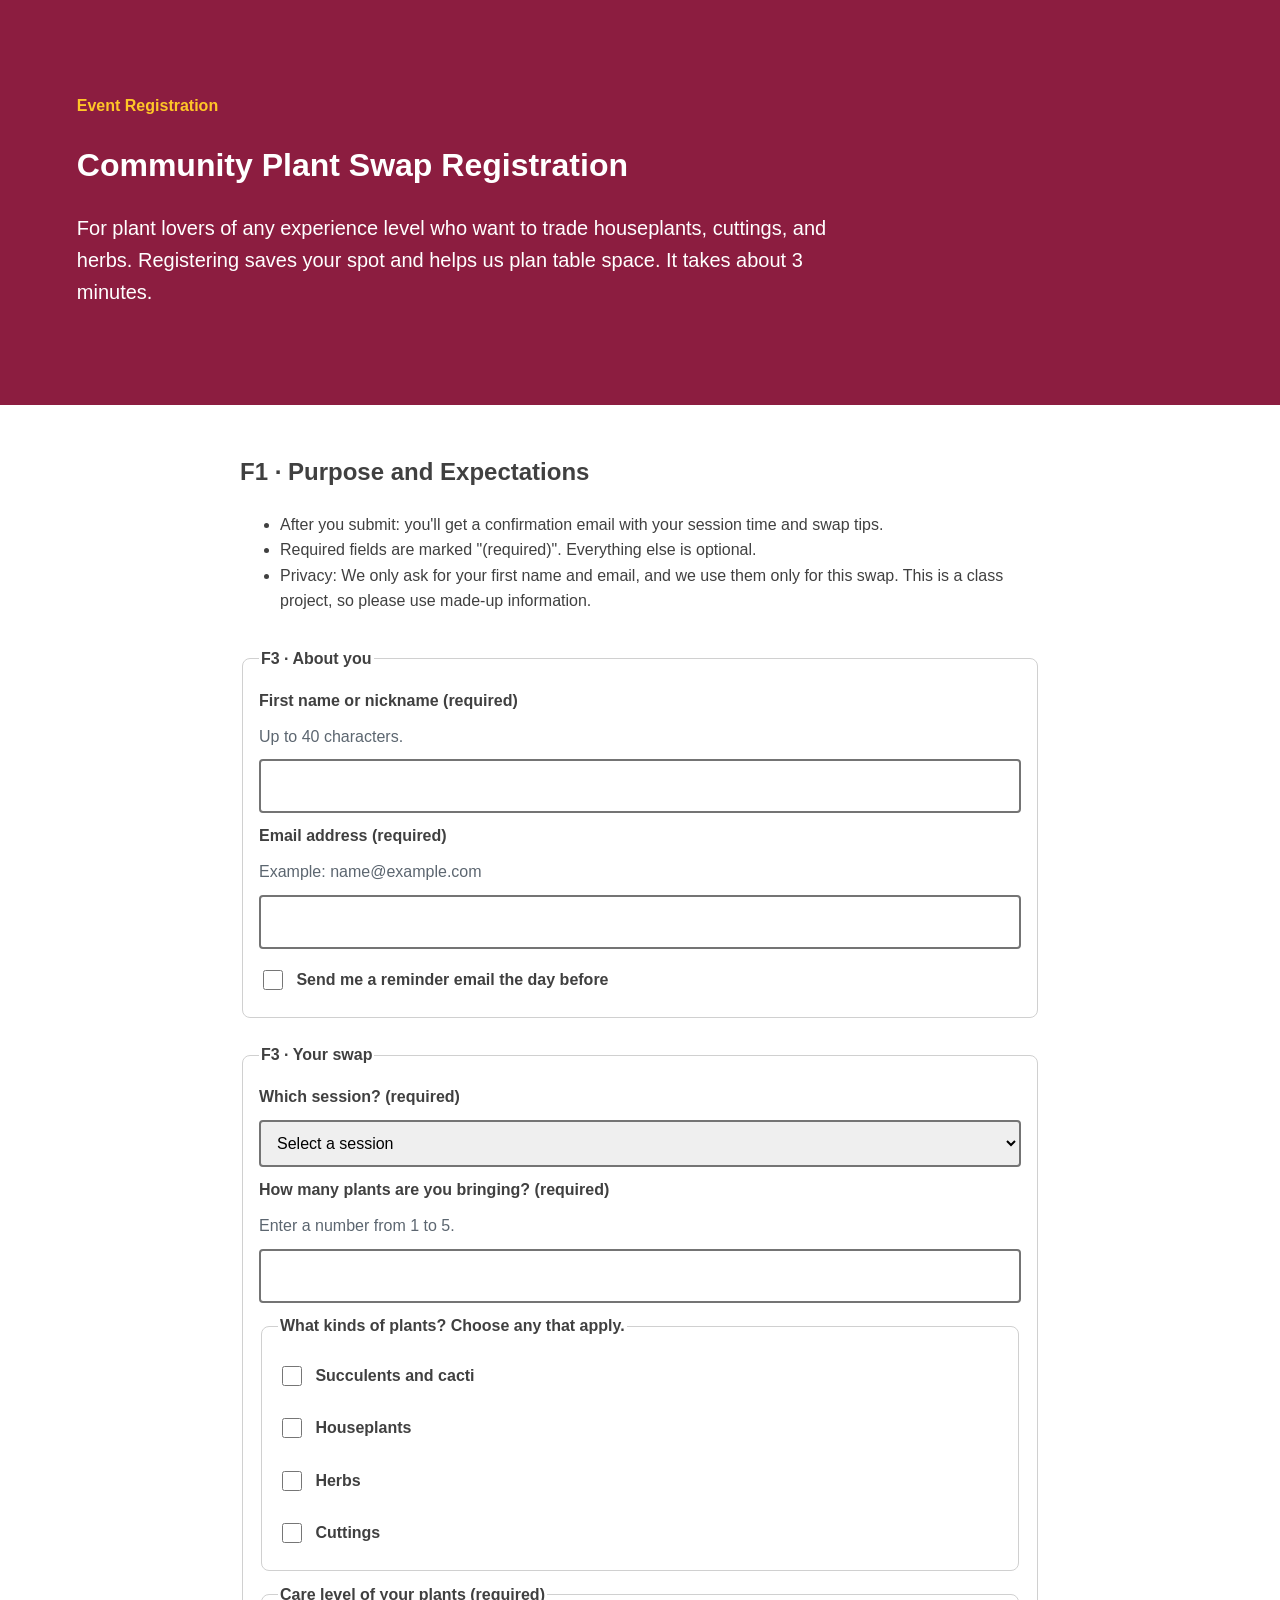
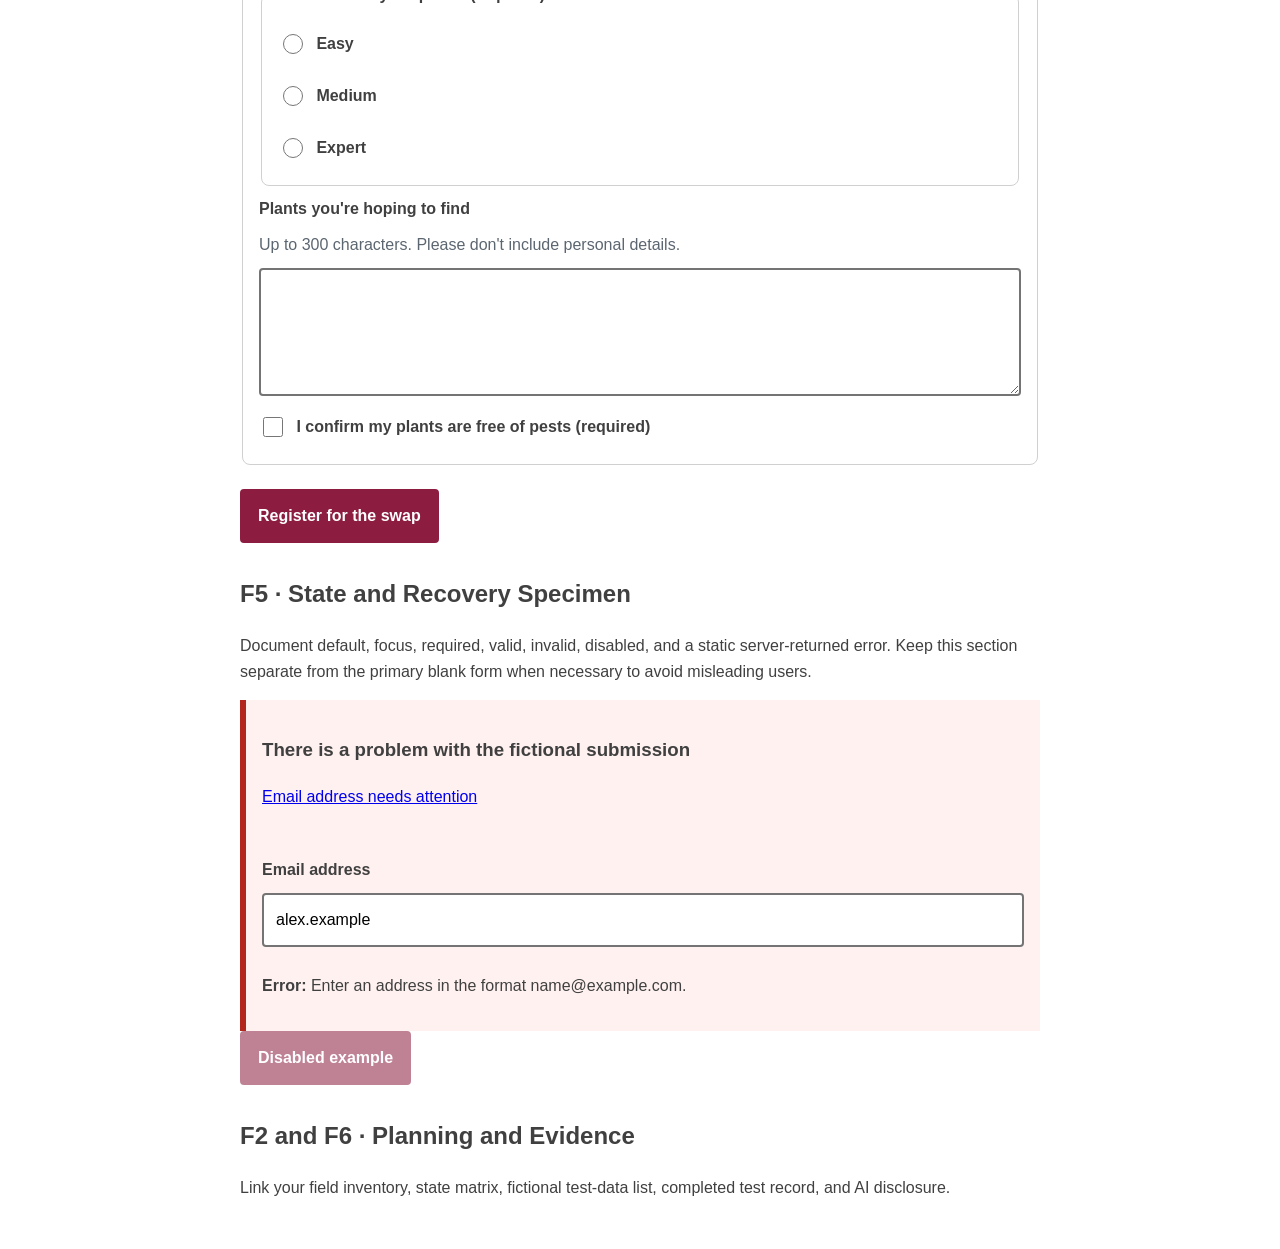
==== index.html @ a645e8e8 "Build F3 Your swap fieldset and remove starter placeholders" ====
<!doctype html>
<html lang="en">

<head>
    <meta charset="utf-8">
    <meta name="viewport" content="width=device-width,initial-scale=1">
    <title>Inclusive Form Flow</title>
    <link rel="stylesheet" href="styles.css">
</head>

<body>
    <header class="page-header">
        <p class="eyebrow">Event Registration</p>
        <h1>Community Plant Swap Registration</h1>
        <p class="lede">For plant lovers of any experience level who want to trade houseplants, cuttings, and herbs.
            Registering saves your spot and helps us plan table space. It takes about 3 minutes.</p>
    </header>
    <main>
        <section id="expectations">
            <h2>F1 · Purpose and Expectations</h2>
            <ul>
                <li>After you submit: you'll get a confirmation email with your session time and swap tips.</li>
                <li>Required fields are marked "(required)". Everything else is optional.</li>
                <li>Privacy: We only ask for your first name and email, and we use them only for this swap. This is a
                    class project, so please use made-up information.</li>
            </ul>
        </section>
        <form action="" method="get">
            <fieldset>
                <legend>F3 · About you</legend>
                <div class="field">
                    <label for="nickname">First name or nickname (required)</label>
                    <p class="help" id="nickname-help">Up to 40 characters.</p>
                    <input id="nickname" name="nickname" type="text" autocomplete="given-name" maxlength="40" required
                        aria-describedby="nickname-help">
                </div>
                <div class="field">
                    <label for="email">Email address (required)</label>
                    <p class="help" id="email-help">Example: name@example.com</p>
                    <input id="email" name="email" type="email" autocomplete="email" required
                        aria-describedby="email-help">
                </div>

                <label class="choice">
                    <input type="checkbox" name="reminder" value="yes"> Send me a reminder email the day before
                </label>
            </fieldset>


            <fieldset>
                <legend>F3 · Your swap</legend>

                <div class="field">
                    <label for="session">Which session? (required)</label>
                    <select id="session" name="session" required>
                        <option value="">Select a session</option>
                        <option value="sat-am">Saturday morning</option>
                        <option value="sat-pm">Saturday afternoon</option>
                        <option value="sun-am">Sunday morning</option>
                    </select>
                </div>

                <div class="field">
                    <label for="plant-count">How many plants are you bringing? (required)</label>
                    <p class="help" id="plant-count-help">Enter a number from 1 to 5.</p>
                    <input id="plant-count" name="plant_count" type="number" inputmode="numeric" min="1" max="5"
                        required aria-describedby="plant-count-help">
                </div>

                <fieldset>
                    <legend>What kinds of plants? Choose any that apply.</legend>
                    <label class="choice"><input type="checkbox" name="plant_types" value="succulents"> Succulents and
                        cacti</label>
                    <label class="choice"><input type="checkbox" name="plant_types" value="houseplants">
                        Houseplants</label>
                    <label class="choice"><input type="checkbox" name="plant_types" value="herbs"> Herbs</label>
                    <label class="choice"><input type="checkbox" name="plant_types" value="cuttings"> Cuttings</label>
                </fieldset>

                <fieldset>
                    <legend>Care level of your plants (required)</legend>
                    <label class="choice"><input type="radio" name="care_level" value="easy" required> Easy</label>
                    <label class="choice"><input type="radio" name="care_level" value="medium"> Medium</label>
                    <label class="choice"><input type="radio" name="care_level" value="expert"> Expert</label>
                </fieldset>

                <div class="field">
                    <label for="wishlist">Plants you're hoping to find</label>
                    <p class="help" id="wishlist-help">Up to 300 characters. Please don't include personal details.</p>
                    <textarea id="wishlist" name="wishlist" maxlength="300" aria-describedby="wishlist-help"></textarea>
                </div>

                <label class="choice">
                    <input type="checkbox" name="pest_free" value="confirmed" required> I confirm my plants are free of
                    pests (required)
                </label>
            </fieldset>
            <button type="submit">Register for the swap</button>
        </form>
        <section id="states">
            <h2>F5 · State and Recovery Specimen</h2>
            <p>Document default, focus, required, valid, invalid, disabled, and a static server-returned error. Keep
                this section separate from the primary blank form when necessary to avoid misleading users.</p>
            <div class="error-summary">
                <h3>There is a problem with the fictional submission</h3>
                <p><a href="#error-example">Email address needs attention</a></p>
            </div>
            <div class="field field-error">
                <label for="error-example">Email address</label>
                <input id="error-example" type="email" value="alex.example" aria-invalid="true"
                    aria-describedby="error-message">
                <p id="error-message"><strong>Error:</strong> Enter an address in the format name@example.com.</p>
            </div>
            <button type="button" disabled>Disabled example</button>
        </section>
        <section id="documentation">
            <h2>F2 and F6 · Planning and Evidence</h2>
            <p>Link your field inventory, state matrix, fictional test-data list, completed test record, and AI
                disclosure.</p>
        </section>
    </main>
</body>

</html>
---- styles.css ----
:root{
    --color-text:#404040;
    --color-surface:#fff;
    --color-action:#8c1d40;
    --color-accent:#ffc627;
    --color-border:#747474;
    --color-error:#b3261e;
    --color-muted:#5c6670;
    --space-3:1rem;
    --radius:.5rem;
    --measure:68ch;
}
*,*::before,*::after{
    box-sizing:border-box;
}
body{
    margin:0;
    color:var(--color-text);
    background:var(--color-surface);
    font-family:Arial,sans-serif;
    line-height:1.6;
}
.page-header{
    padding:clamp(2rem,6vw,5rem);
    background:var(--color-action);
    color:#fff;
}
.eyebrow{
    color:var(--color-accent);
    font-weight:700;
}
.lede{
    max-width:var(--measure);
    font-size:1.25rem;
}
main{
    max-width:52rem;
    margin:auto;
    padding:var(--space-3);
}
section,form{
    margin-block:2rem;
}
form,fieldset,.field{
    display:grid;
    gap:.65rem;
}
form{
    gap:1.5rem;
}
fieldset{
    padding:1rem;
    border:1px solid #d0d0d0;
    border-radius:var(--radius);
}
legend,label{
    font-weight:700;
}
.help{
    margin:0;
    color:var(--color-muted);
}
input,select,textarea,button{
    font:inherit;
}
input:not([type="radio"]):not([type="checkbox"]),select,textarea{
    width:100%;
    padding:.75rem;
    border:2px solid var(--color-border);
    border-radius:.25rem;
}
textarea{
    min-height:8rem;
    resize:vertical;
}
.choice{
    display:flex;
    gap:.65rem;
    align-items:flex-start;
    padding:.5rem 0;
}
.choice input{
    inline-size:1.25rem;
    block-size:1.25rem;
}
button{
    justify-self:start;
    min-height:44px;
    padding:.75rem 1rem;
    background:var(--color-action);
    color:#fff;
    border:2px solid var(--color-action);
    border-radius:.25rem;
    font-weight:700;
}
:focus-visible{
    outline:.2rem solid var(--color-accent);
    outline-offset:.2rem;
}
.error-summary,.field-error{
    padding:1rem;
    border-left:.4rem solid var(--color-error);
    background:#fff1f0;
}
.field-error input{
    border-color:var(--color-error);
}
button:disabled{
    opacity:.55;
    cursor:not-allowed;
}
@media (min-width:48rem){
    .paired-fields{
        display:grid;
        grid-template-columns:1fr 1fr;
        gap:1rem;
    }
}
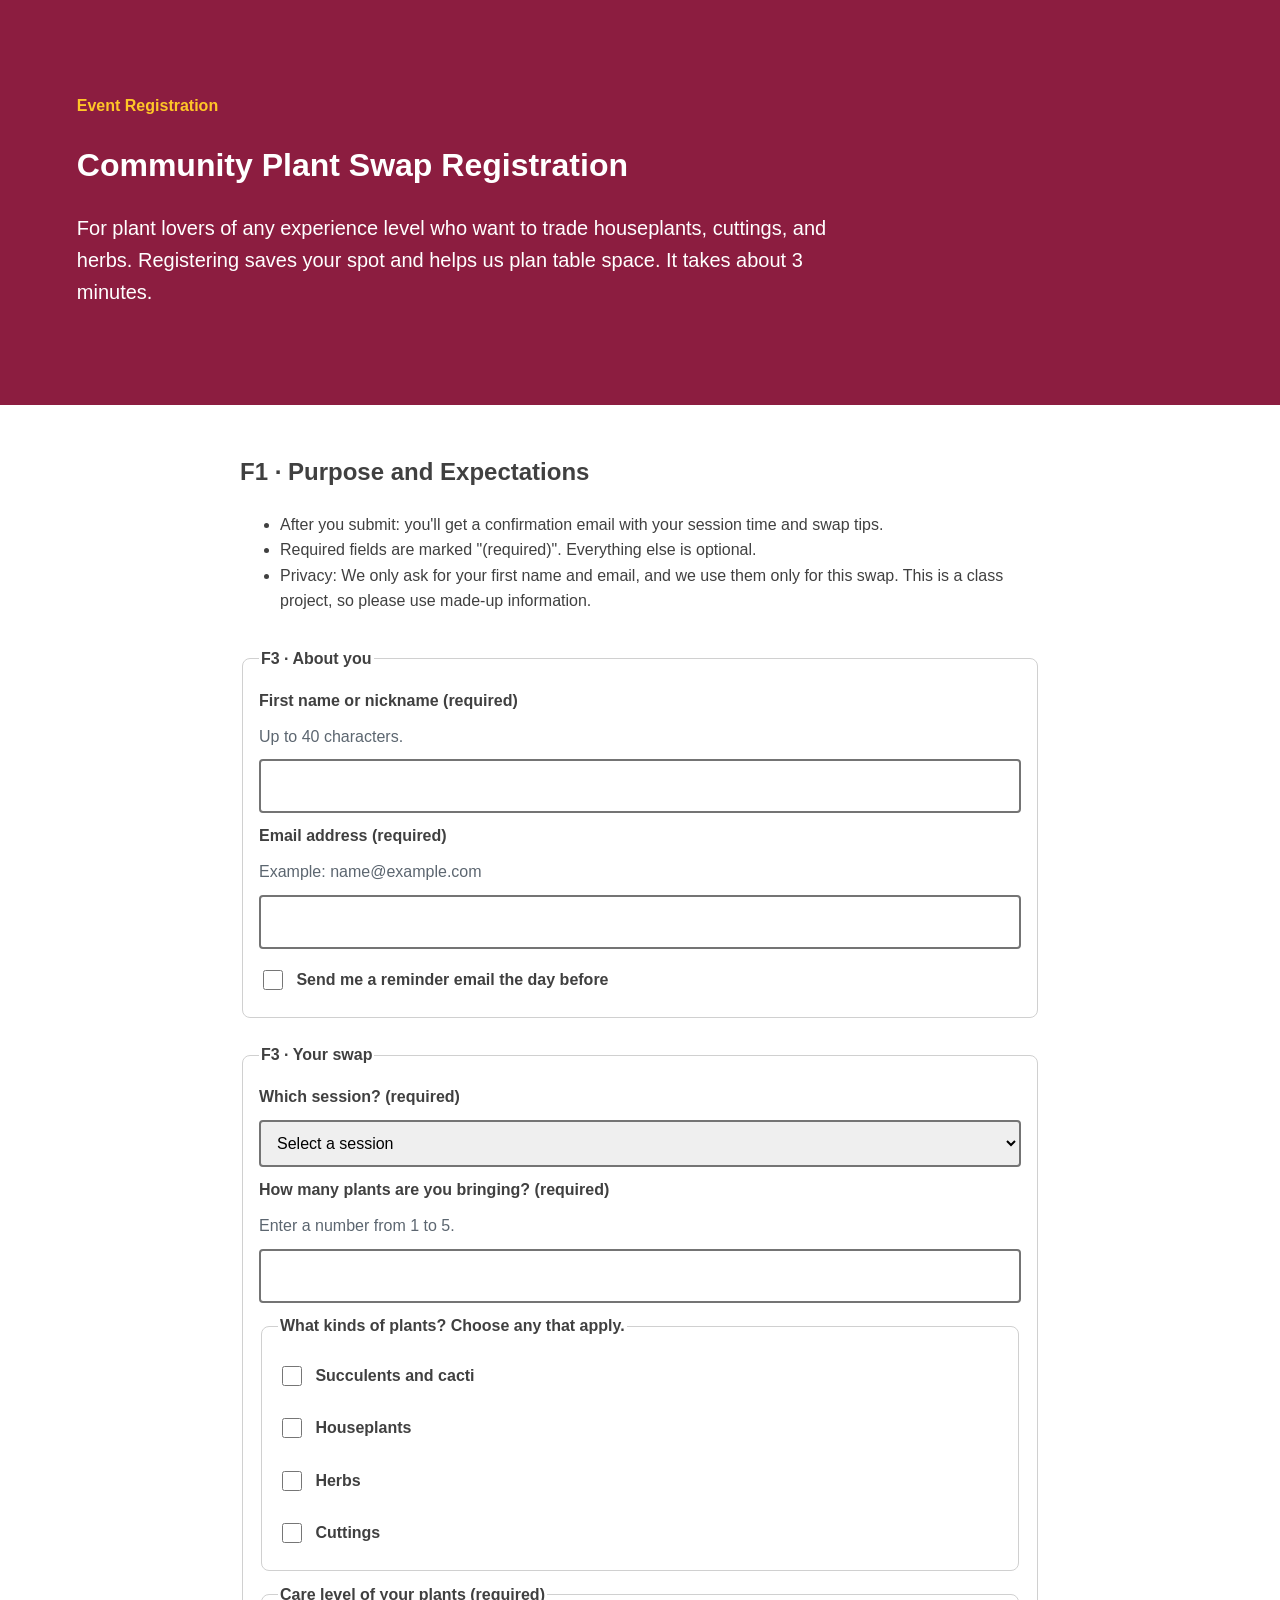
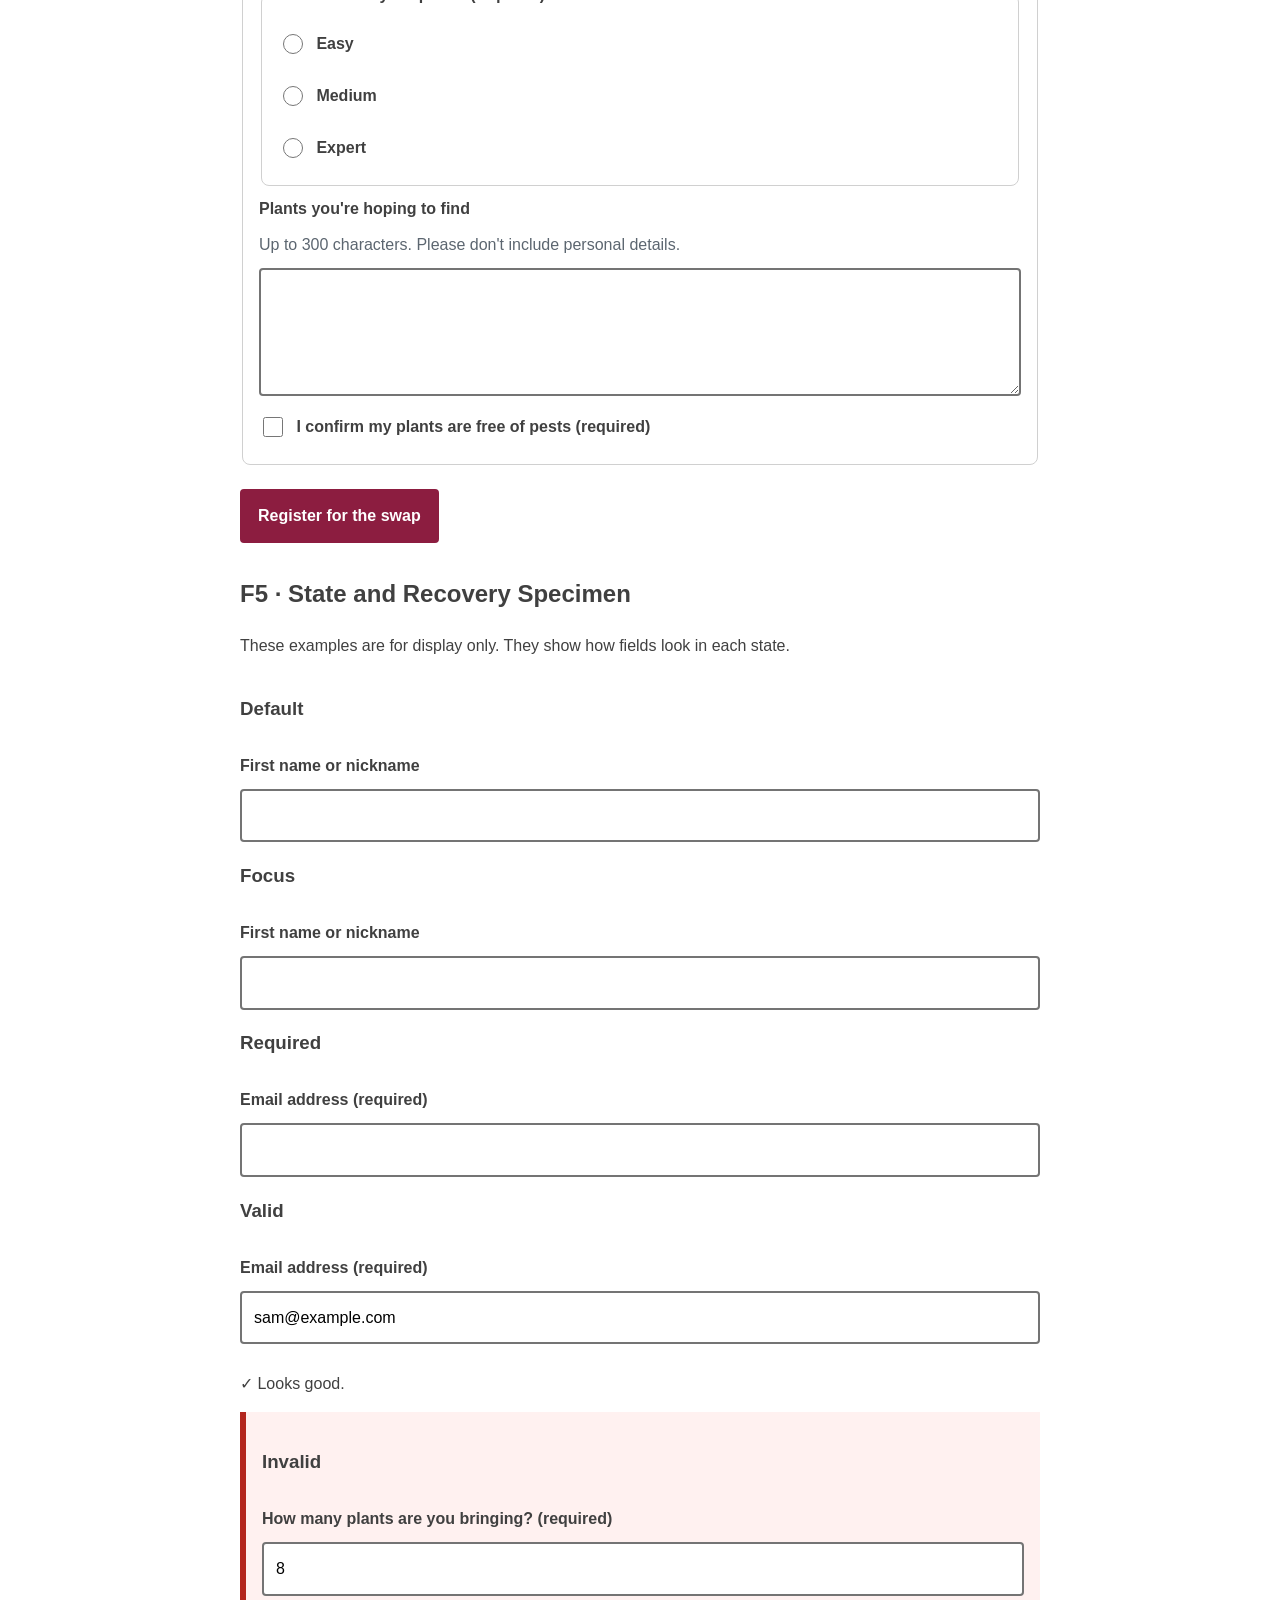
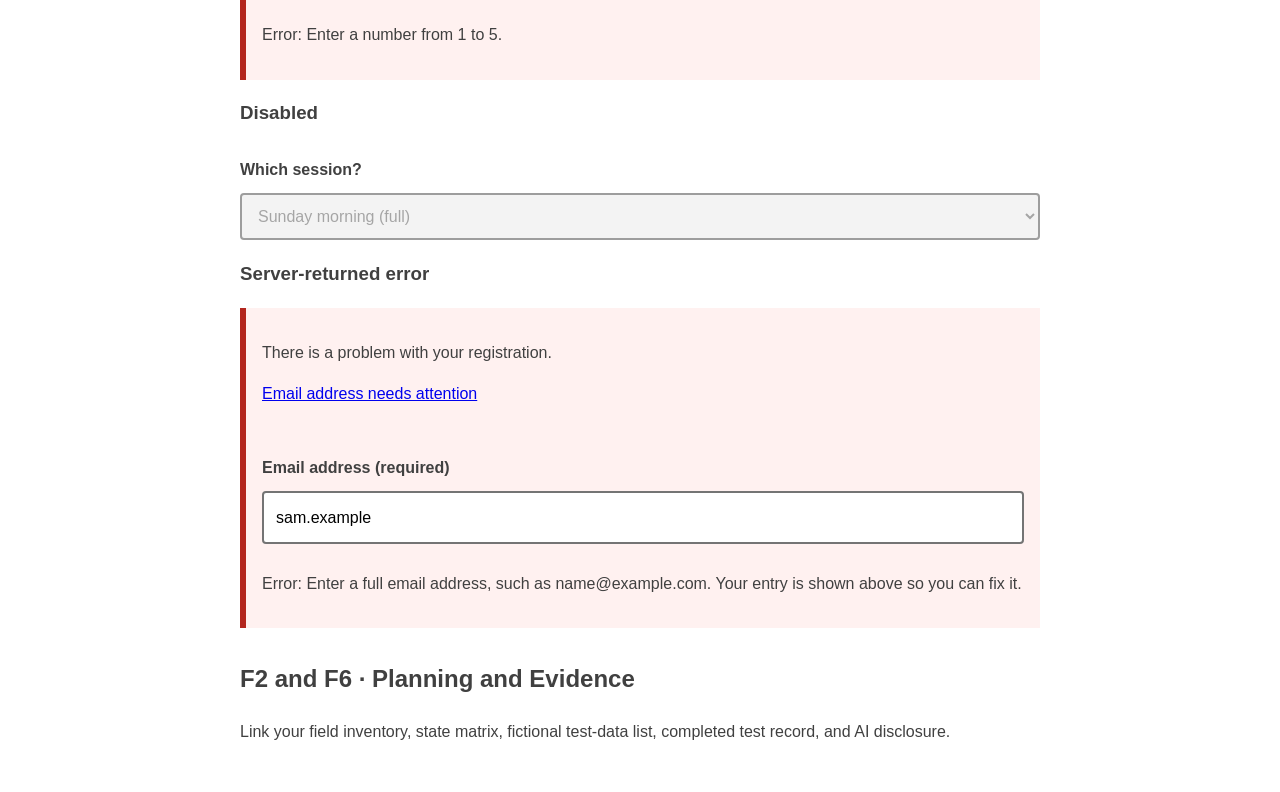
==== commit d18ae848: "commit F5" ====
--- a/index.html
+++ b/index.html
@@ -99,19 +99,61 @@
         </form>
         <section id="states">
             <h2>F5 · State and Recovery Specimen</h2>
-            <p>Document default, focus, required, valid, invalid, disabled, and a static server-returned error. Keep
-                this section separate from the primary blank form when necessary to avoid misleading users.</p>
+            <p>These examples are for display only. They show how fields look in each state.</p>
+
+            <div class="field">
+                <h3>Default</h3>
+                <label for="spec-default">First name or nickname</label>
+                <input id="spec-default" type="text">
+            </div>
+
+            <div class="field">
+                <h3>Focus</h3>
+                <label for="spec-focus">First name or nickname</label>
+                <input id="spec-focus" class="is-focus" type="text">
+            </div>
+
+            <div class="field">
+                <h3>Required</h3>
+                <label for="spec-required">Email address (required)</label>
+                <input id="spec-required" type="email" required>
+            </div>
+
+            <div class="field field-valid">
+                <h3>Valid</h3>
+                <label for="spec-valid">Email address (required)</label>
+                <input id="spec-valid" type="email" value="sam@example.com" aria-describedby="spec-valid-msg">
+                <p id="spec-valid-msg">✓ Looks good.</p>
+            </div>
+
+            <div class="field field-error">
+                <h3>Invalid</h3>
+                <label for="spec-invalid">How many plants are you bringing? (required)</label>
+                <input id="spec-invalid" type="number" value="8" aria-invalid="true"
+                    aria-describedby="spec-invalid-msg">
+                <p id="spec-invalid-msg">Error: Enter a number from 1 to 5.</p>
+            </div>
+
+            <div class="field">
+                <h3>Disabled</h3>
+                <label for="spec-disabled">Which session?</label>
+                <select id="spec-disabled" disabled>
+                    <option>Sunday morning (full)</option>
+                </select>
+            </div>
+
+            <h3>Server-returned error</h3>
             <div class="error-summary">
-                <h3>There is a problem with the fictional submission</h3>
+                <p>There is a problem with your registration.</p>
                 <p><a href="#error-example">Email address needs attention</a></p>
             </div>
             <div class="field field-error">
-                <label for="error-example">Email address</label>
-                <input id="error-example" type="email" value="alex.example" aria-invalid="true"
+                <label for="error-example">Email address (required)</label>
+                <input id="error-example" type="email" value="sam.example" aria-invalid="true"
                     aria-describedby="error-message">
-                <p id="error-message"><strong>Error:</strong> Enter an address in the format name@example.com.</p>
+                <p id="error-message">Error: Enter a full email address, such as name@example.com. Your entry is shown
+                    above so you can fix it.</p>
             </div>
-            <button type="button" disabled>Disabled example</button>
         </section>
         <section id="documentation">
             <h2>F2 and F6 · Planning and Evidence</h2>
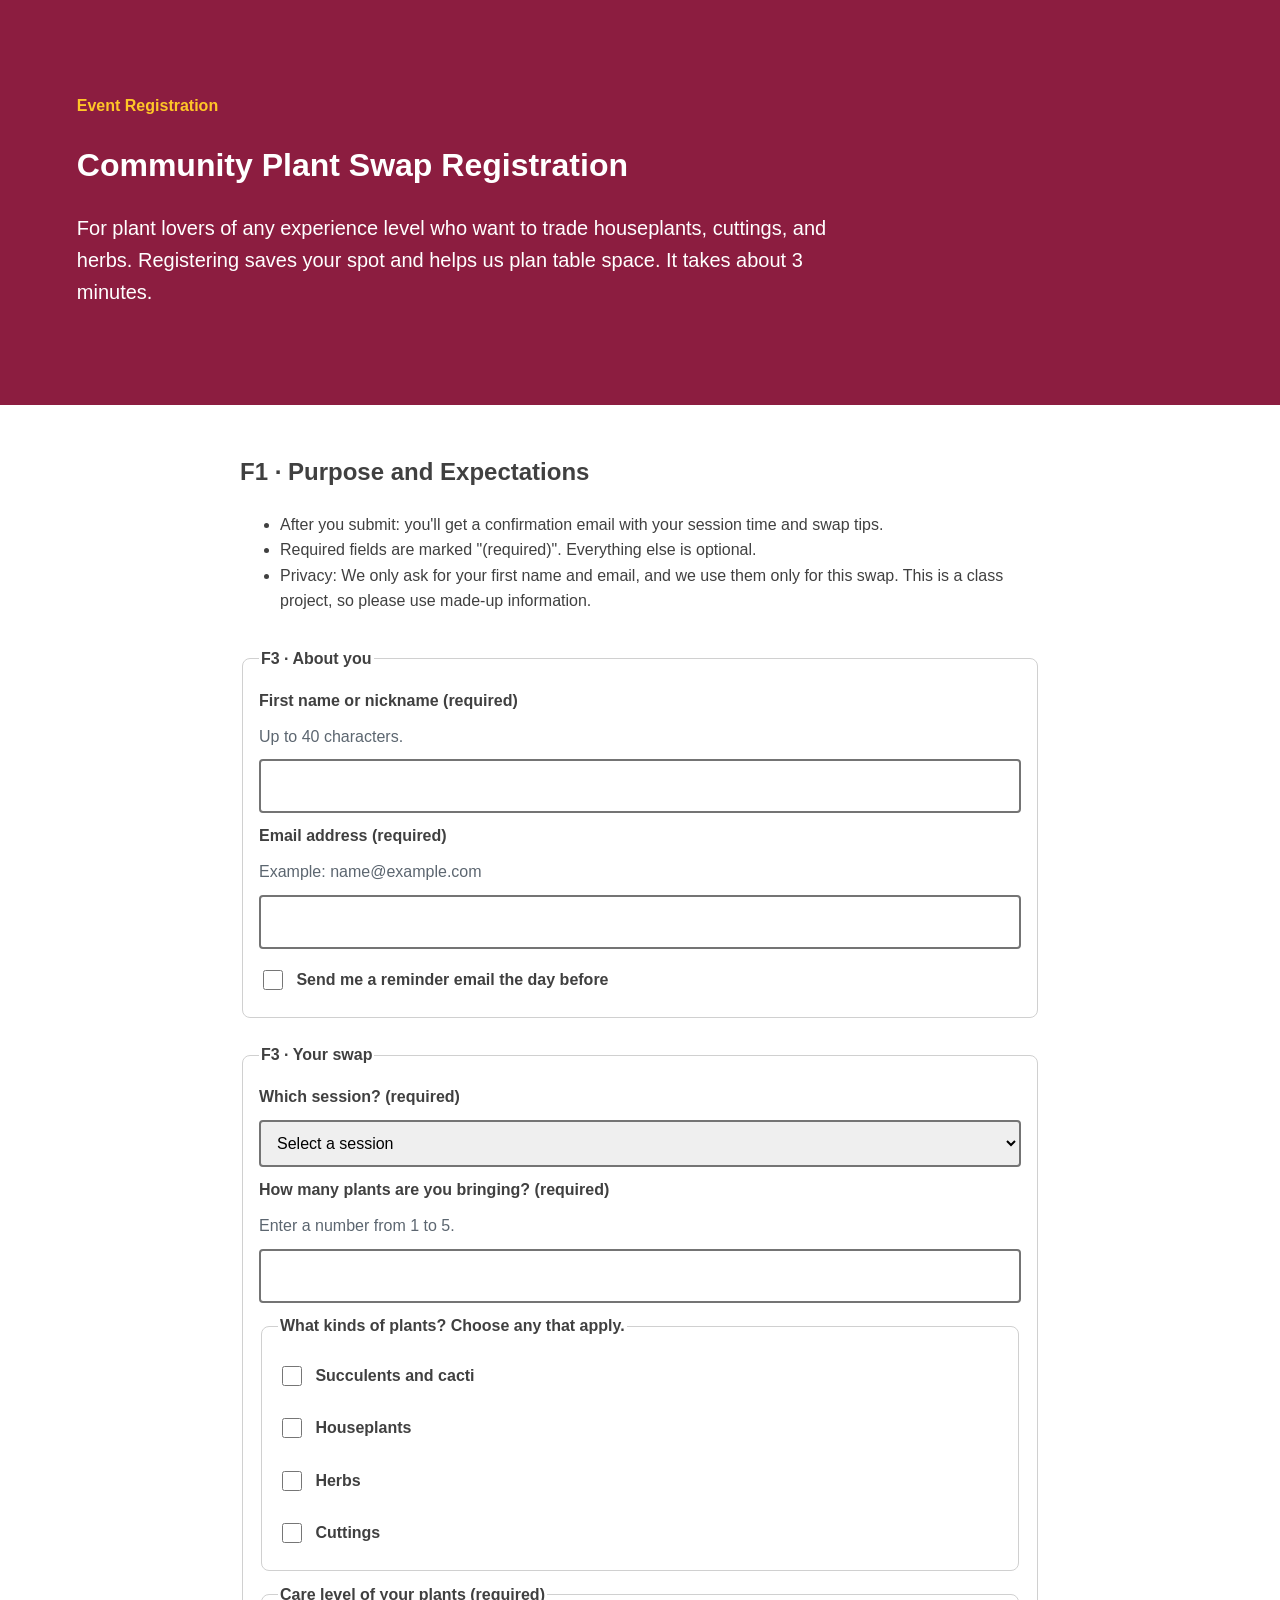
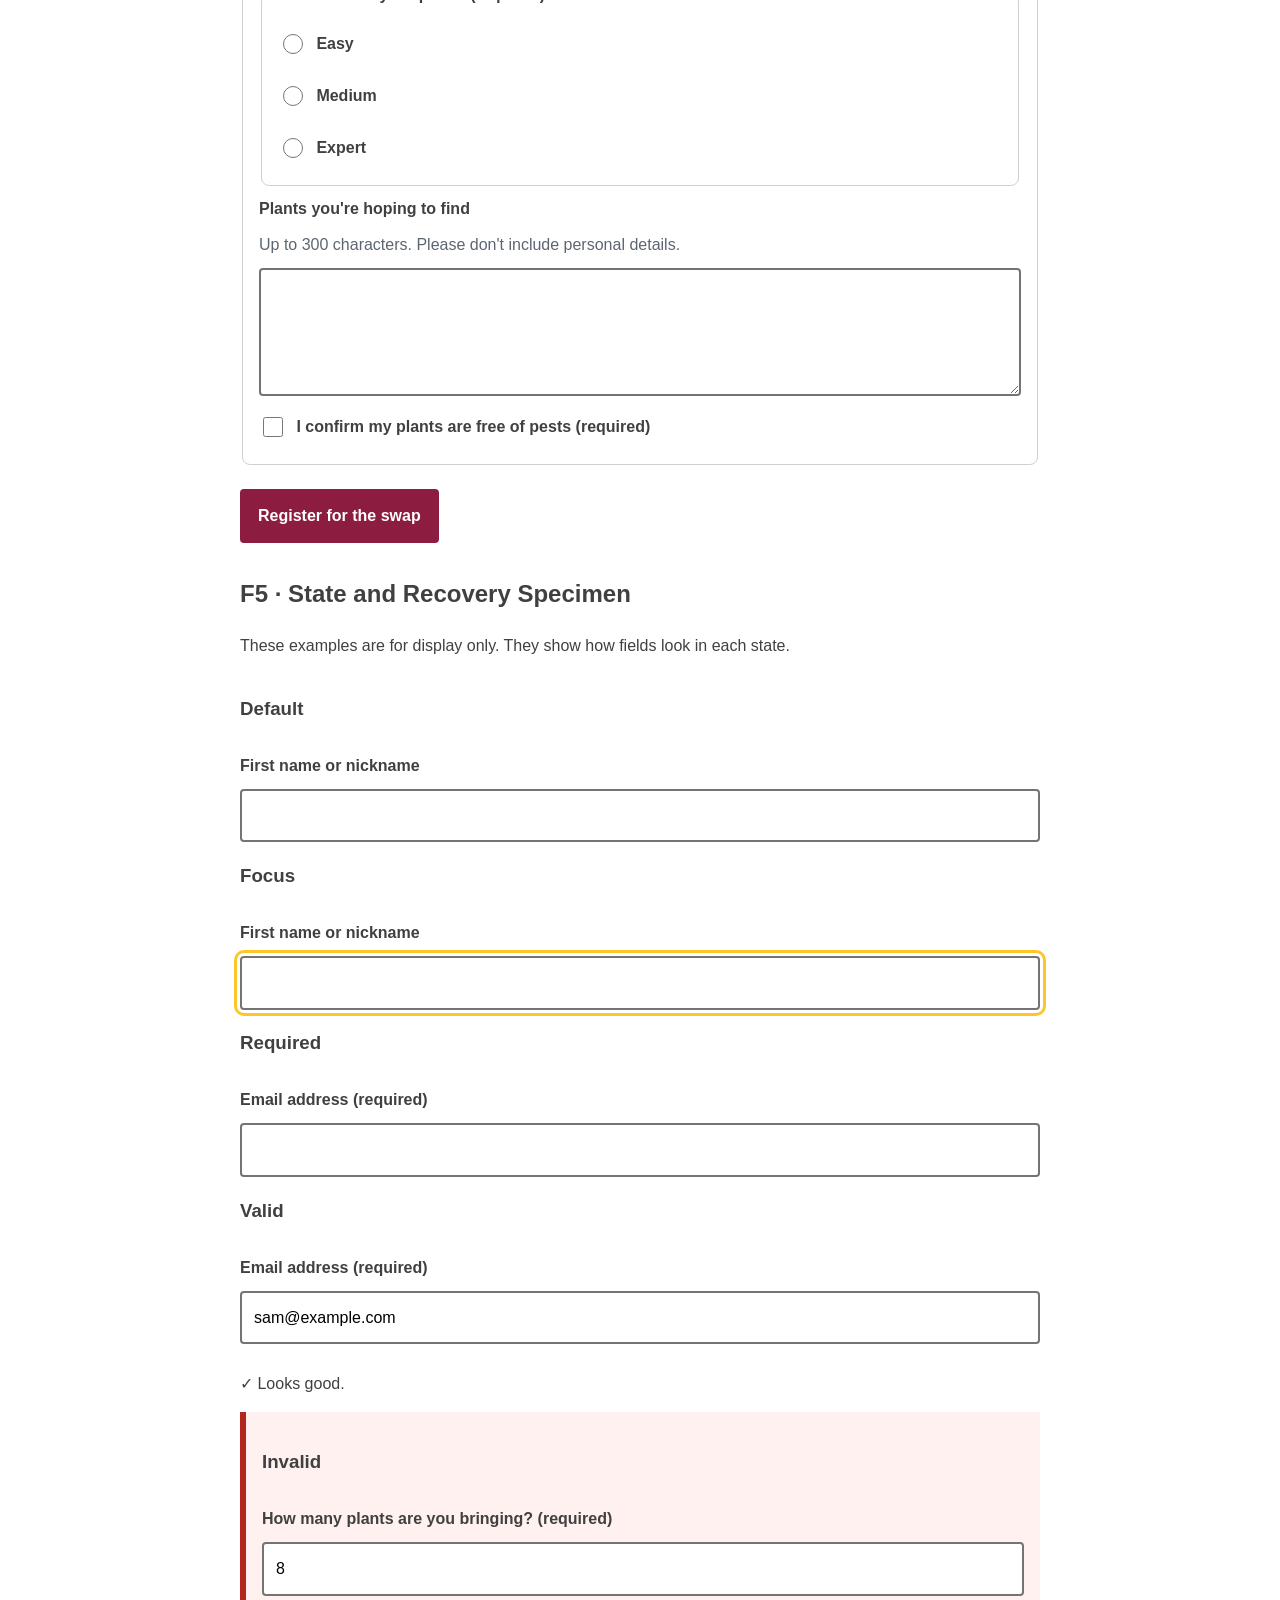
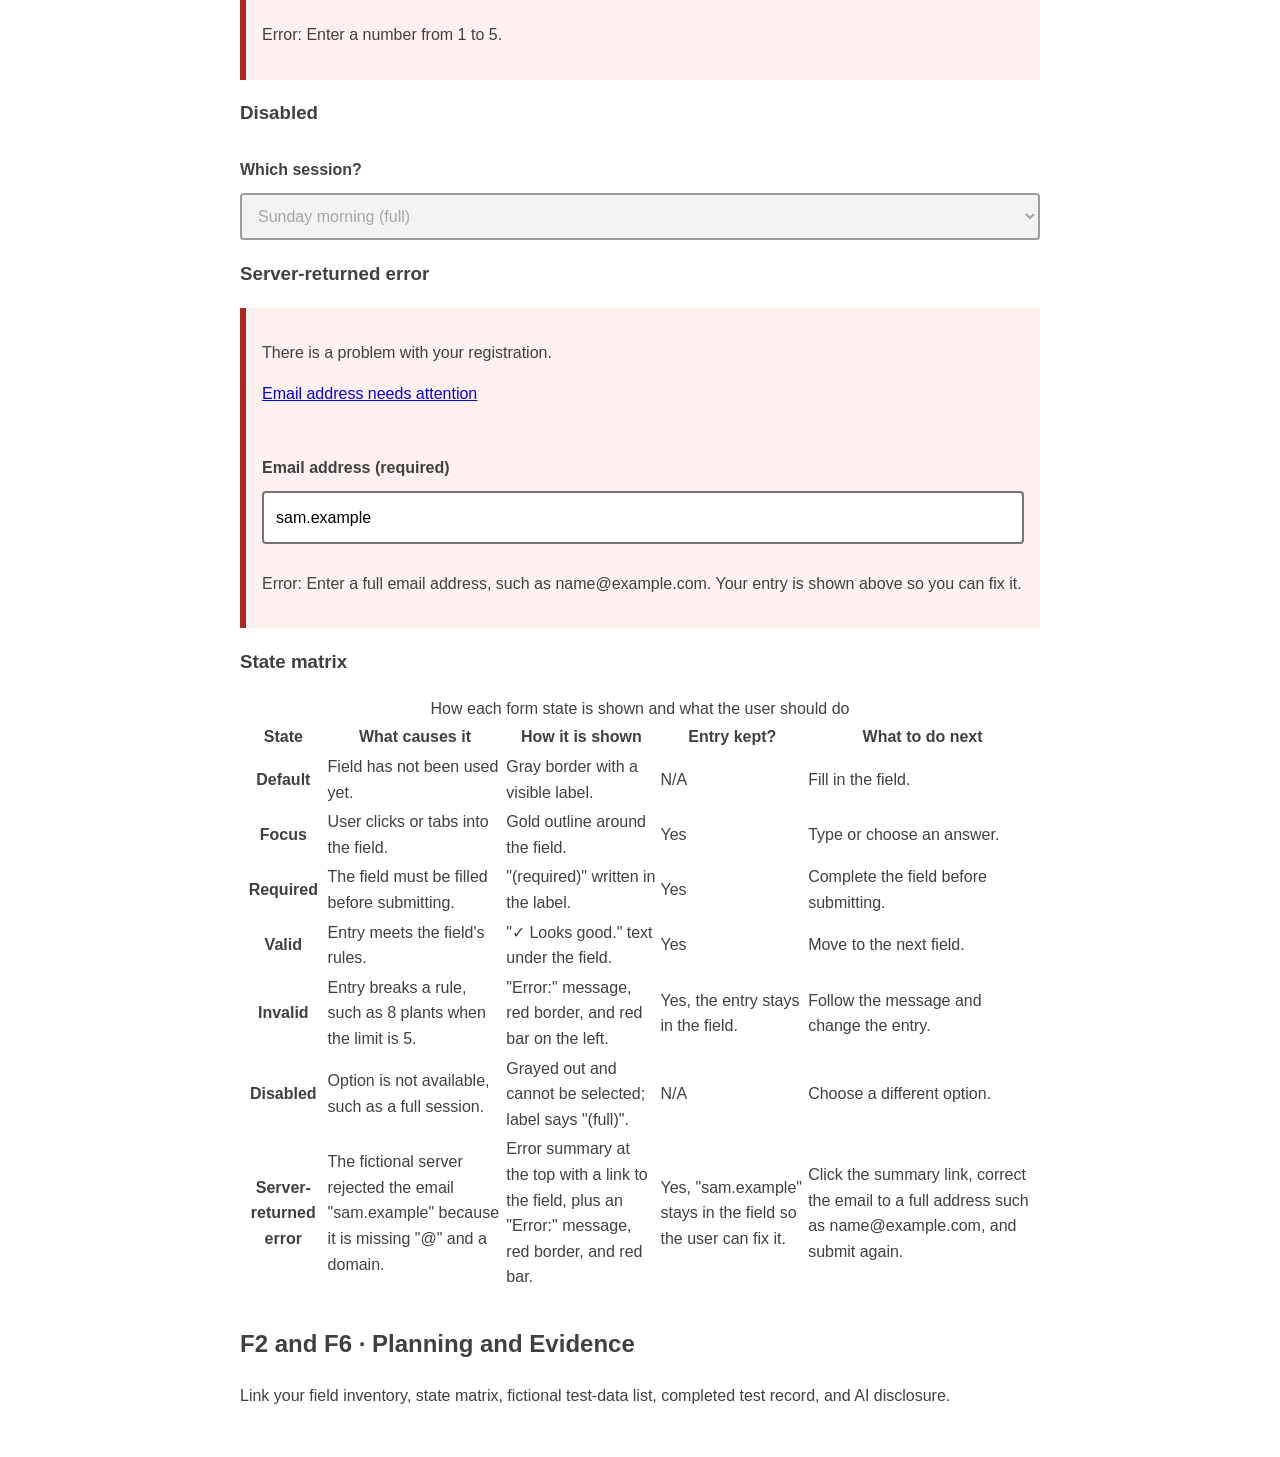
==== commit 1f0f2844: "Add F5 state matrix with scrollable table" ====
--- a/index.html
+++ b/index.html
@@ -154,6 +154,76 @@
                 <p id="error-message">Error: Enter a full email address, such as name@example.com. Your entry is shown
                     above so you can fix it.</p>
             </div>
+
+            <h3>State matrix</h3>
+            <div class="table-region" role="region" aria-label="State matrix" tabindex="0">
+                <table>
+                    <caption>How each form state is shown and what the user should do</caption>
+                    <thead>
+                        <tr>
+                            <th scope="col">State</th>
+                            <th scope="col">What causes it</th>
+                            <th scope="col">How it is shown</th>
+                            <th scope="col">Entry kept?</th>
+                            <th scope="col">What to do next</th>
+                        </tr>
+                    </thead>
+                    <tbody>
+                        <tr>
+                            <th scope="row">Default</th>
+                            <td>Field has not been used yet.</td>
+                            <td>Gray border with a visible label.</td>
+                            <td>N/A</td>
+                            <td>Fill in the field.</td>
+                        </tr>
+                        <tr>
+                            <th scope="row">Focus</th>
+                            <td>User clicks or tabs into the field.</td>
+                            <td>Gold outline around the field.</td>
+                            <td>Yes</td>
+                            <td>Type or choose an answer.</td>
+                        </tr>
+                        <tr>
+                            <th scope="row">Required</th>
+                            <td>The field must be filled before submitting.</td>
+                            <td>"(required)" written in the label.</td>
+                            <td>Yes</td>
+                            <td>Complete the field before submitting.</td>
+                        </tr>
+                        <tr>
+                            <th scope="row">Valid</th>
+                            <td>Entry meets the field's rules.</td>
+                            <td>"✓ Looks good." text under the field.</td>
+                            <td>Yes</td>
+                            <td>Move to the next field.</td>
+                        </tr>
+                        <tr>
+                            <th scope="row">Invalid</th>
+                            <td>Entry breaks a rule, such as 8 plants when the limit is 5.</td>
+                            <td>"Error:" message, red border, and red bar on the left.</td>
+                            <td>Yes, the entry stays in the field.</td>
+                            <td>Follow the message and change the entry.</td>
+                        </tr>
+                        <tr>
+                            <th scope="row">Disabled</th>
+                            <td>Option is not available, such as a full session.</td>
+                            <td>Grayed out and cannot be selected; label says "(full)".</td>
+                            <td>N/A</td>
+                            <td>Choose a different option.</td>
+                        </tr>
+                        <tr>
+                            <th scope="row">Server-returned error</th>
+                            <td>The fictional server rejected the email "sam.example" because it is missing "@" and
+                                a domain.</td>
+                            <td>Error summary at the top with a link to the field, plus an "Error:" message, red
+                                border, and red bar.</td>
+                            <td>Yes, "sam.example" stays in the field so the user can fix it.</td>
+                            <td>Click the summary link, correct the email to a full address such as
+                                name@example.com, and submit again.</td>
+                        </tr>
+                    </tbody>
+                </table>
+            </div>
         </section>
         <section id="documentation">
             <h2>F2 and F6 · Planning and Evidence</h2>
--- a/styles.css
+++ b/styles.css
@@ -116,3 +116,5 @@
         gap:1rem;
     }
 }
+.is-focus { outline: .2rem solid var(--color-accent); outline-offset: .2rem; }
+.table-region { overflow-x: auto; }
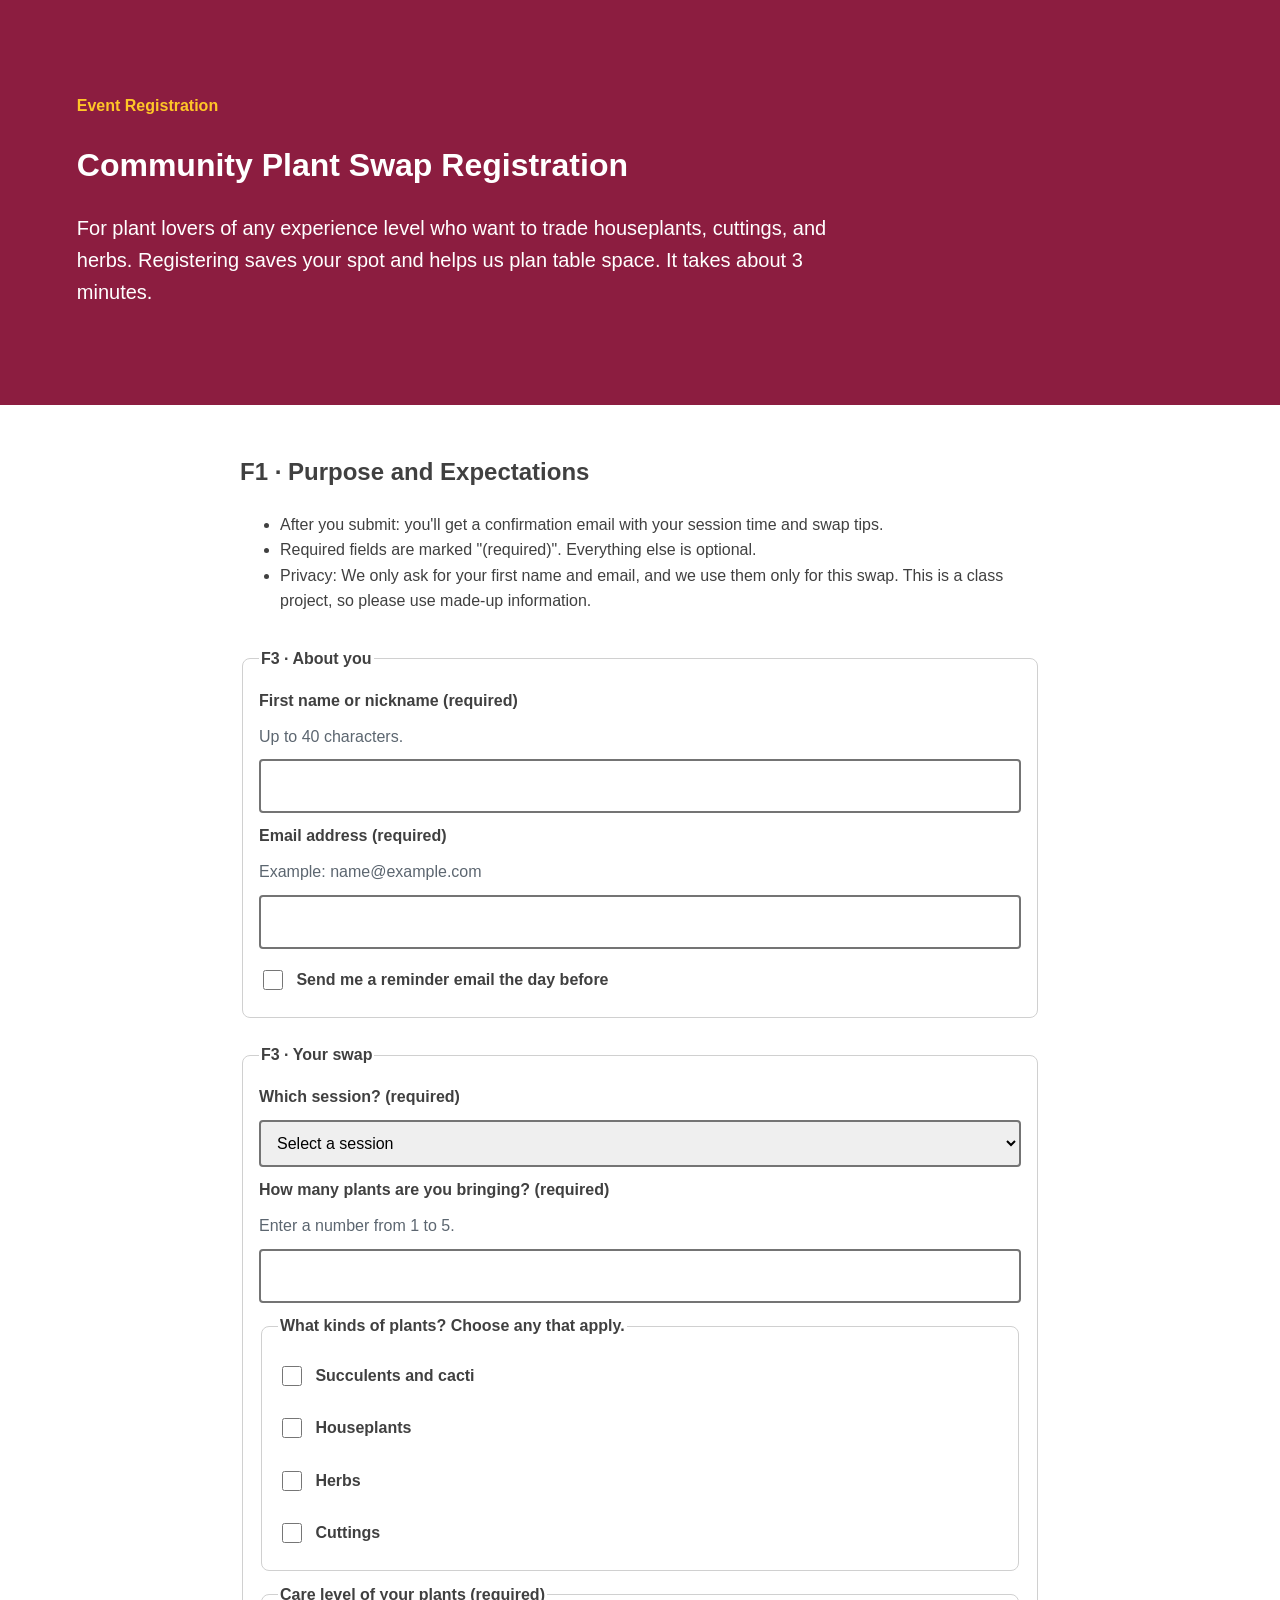
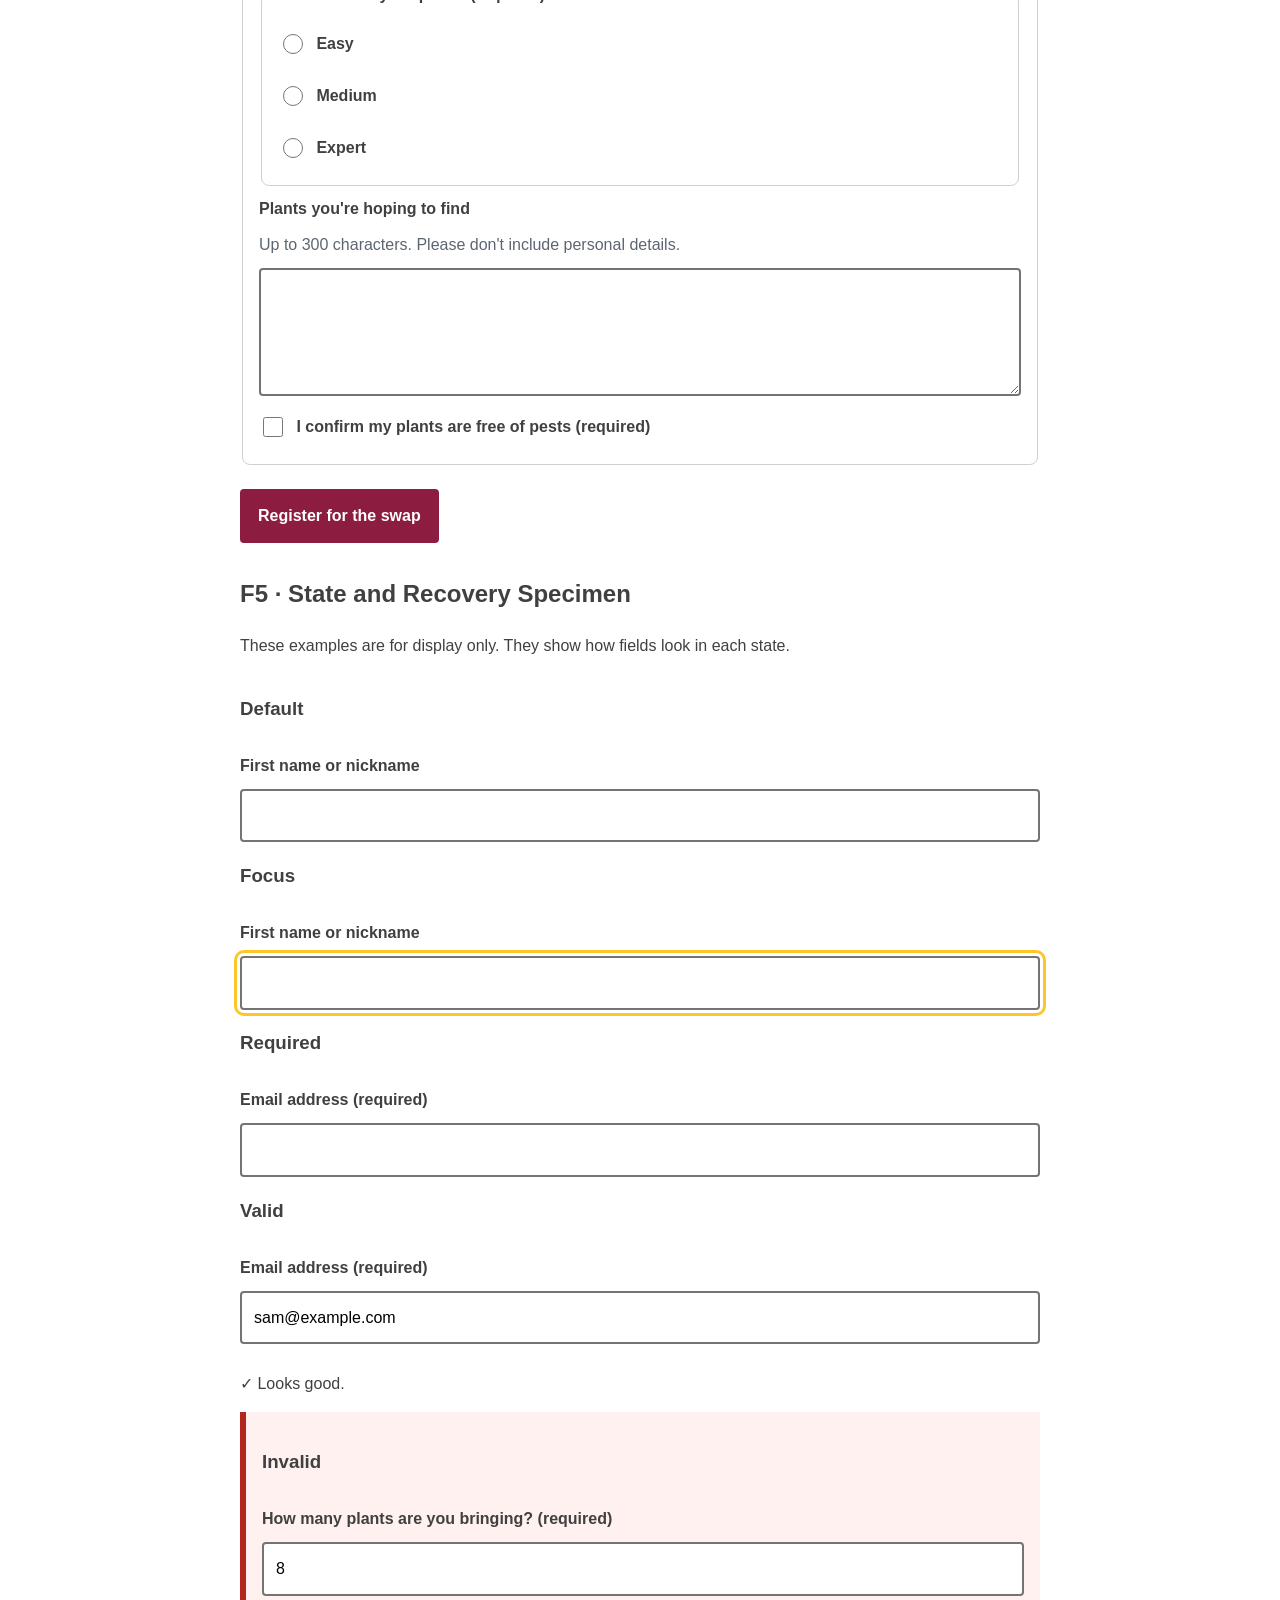
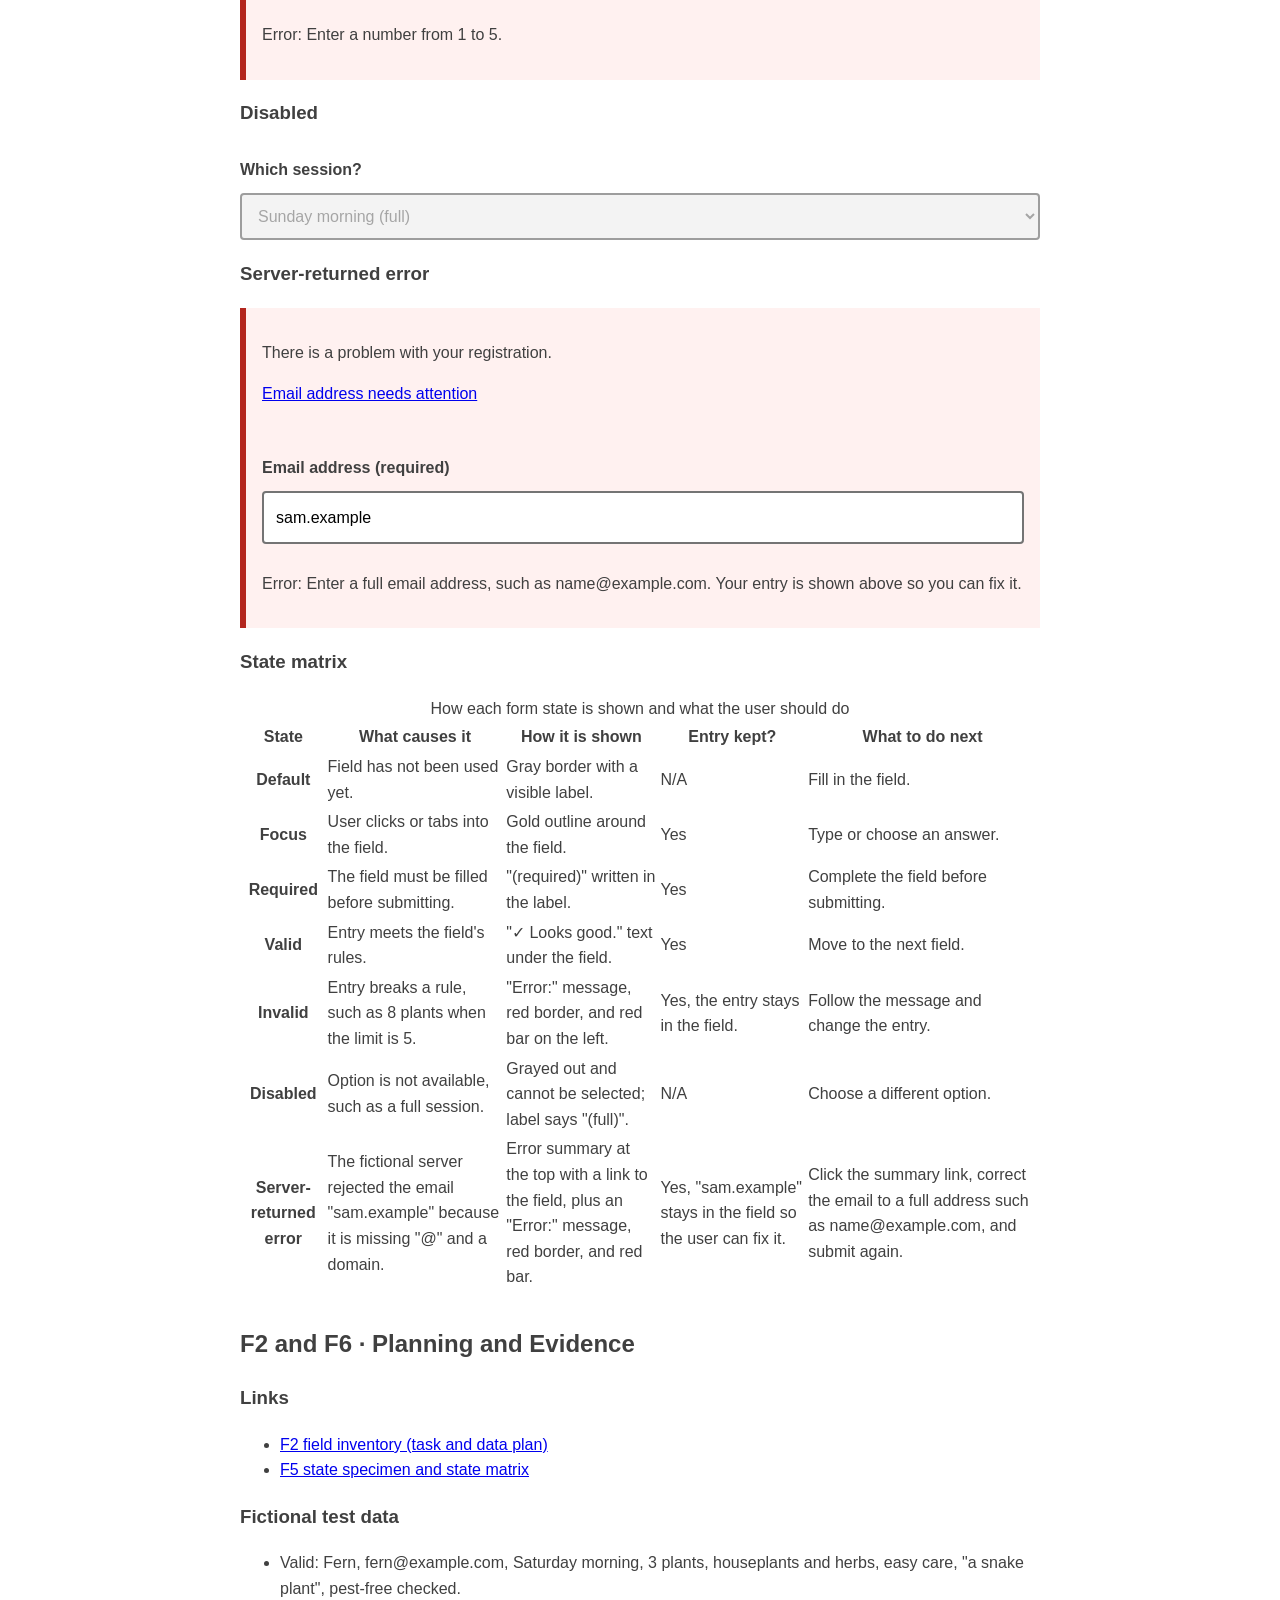
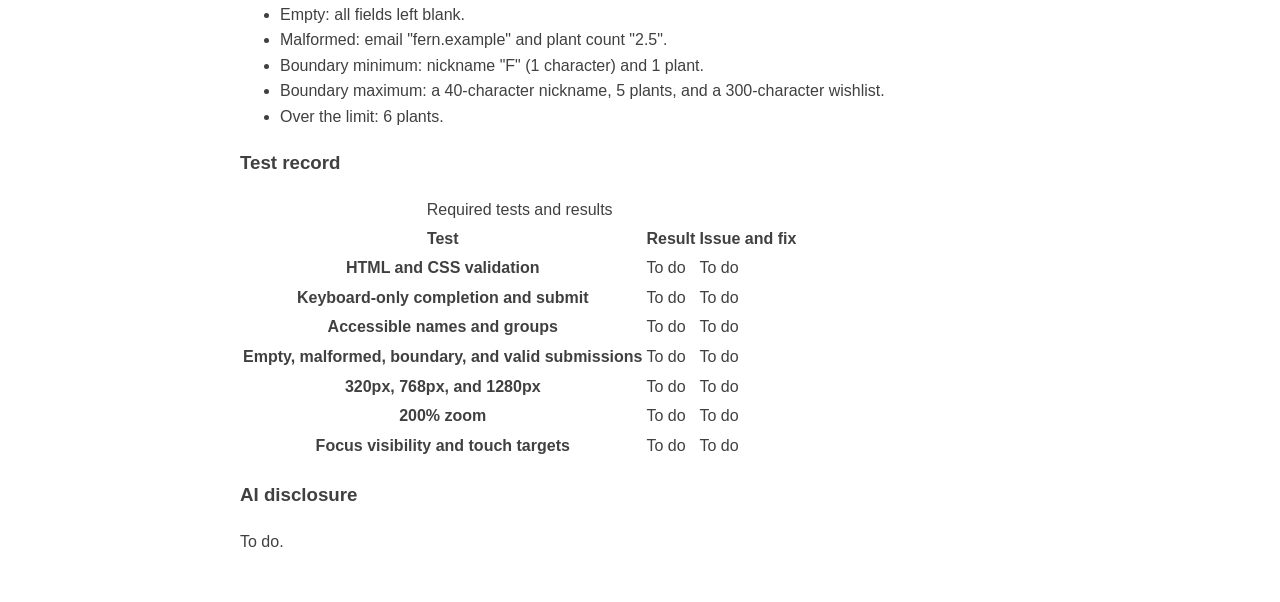
==== commit 4af43b0b: "F6 documentation section" ====
--- a/index.html
+++ b/index.html
@@ -4,7 +4,7 @@
 <head>
     <meta charset="utf-8">
     <meta name="viewport" content="width=device-width,initial-scale=1">
-    <title>Inclusive Form Flow</title>
+    <title>Plant Swap Registration</title>
     <link rel="stylesheet" href="styles.css">
 </head>
 
@@ -227,8 +227,77 @@
         </section>
         <section id="documentation">
             <h2>F2 and F6 · Planning and Evidence</h2>
-            <p>Link your field inventory, state matrix, fictional test-data list, completed test record, and AI
-                disclosure.</p>
+
+            <h3>Links</h3>
+            <ul>
+                <li><a href="field-inventory-template.html">F2 field inventory (task and data plan)</a></li>
+                <li><a href="#states">F5 state specimen and state matrix</a></li>
+            </ul>
+
+            <h3>Fictional test data</h3>
+            <ul>
+                <li>Valid: Fern, fern@example.com, Saturday morning, 3 plants, houseplants and herbs, easy care, "a
+                    snake plant", pest-free checked.</li>
+                <li>Empty: all fields left blank.</li>
+                <li>Malformed: email "fern.example" and plant count "2.5".</li>
+                <li>Boundary minimum: nickname "F" (1 character) and 1 plant.</li>
+                <li>Boundary maximum: a 40-character nickname, 5 plants, and a 300-character wishlist.</li>
+                <li>Over the limit: 6 plants.</li>
+            </ul>
+
+            <h3>Test record</h3>
+            <div class="table-region" role="region" aria-label="Test record" tabindex="0">
+                <table>
+                    <caption>Required tests and results</caption>
+                    <thead>
+                        <tr>
+                            <th scope="col">Test</th>
+                            <th scope="col">Result</th>
+                            <th scope="col">Issue and fix</th>
+                        </tr>
+                    </thead>
+                    <tbody>
+                        <tr>
+                            <th scope="row">HTML and CSS validation</th>
+                            <td>To do</td>
+                            <td>To do</td>
+                        </tr>
+                        <tr>
+                            <th scope="row">Keyboard-only completion and submit</th>
+                            <td>To do</td>
+                            <td>To do</td>
+                        </tr>
+                        <tr>
+                            <th scope="row">Accessible names and groups</th>
+                            <td>To do</td>
+                            <td>To do</td>
+                        </tr>
+                        <tr>
+                            <th scope="row">Empty, malformed, boundary, and valid submissions</th>
+                            <td>To do</td>
+                            <td>To do</td>
+                        </tr>
+                        <tr>
+                            <th scope="row">320px, 768px, and 1280px</th>
+                            <td>To do</td>
+                            <td>To do</td>
+                        </tr>
+                        <tr>
+                            <th scope="row">200% zoom</th>
+                            <td>To do</td>
+                            <td>To do</td>
+                        </tr>
+                        <tr>
+                            <th scope="row">Focus visibility and touch targets</th>
+                            <td>To do</td>
+                            <td>To do</td>
+                        </tr>
+                    </tbody>
+                </table>
+            </div>
+
+            <h3>AI disclosure</h3>
+            <p>To do.</p>
         </section>
     </main>
 </body>
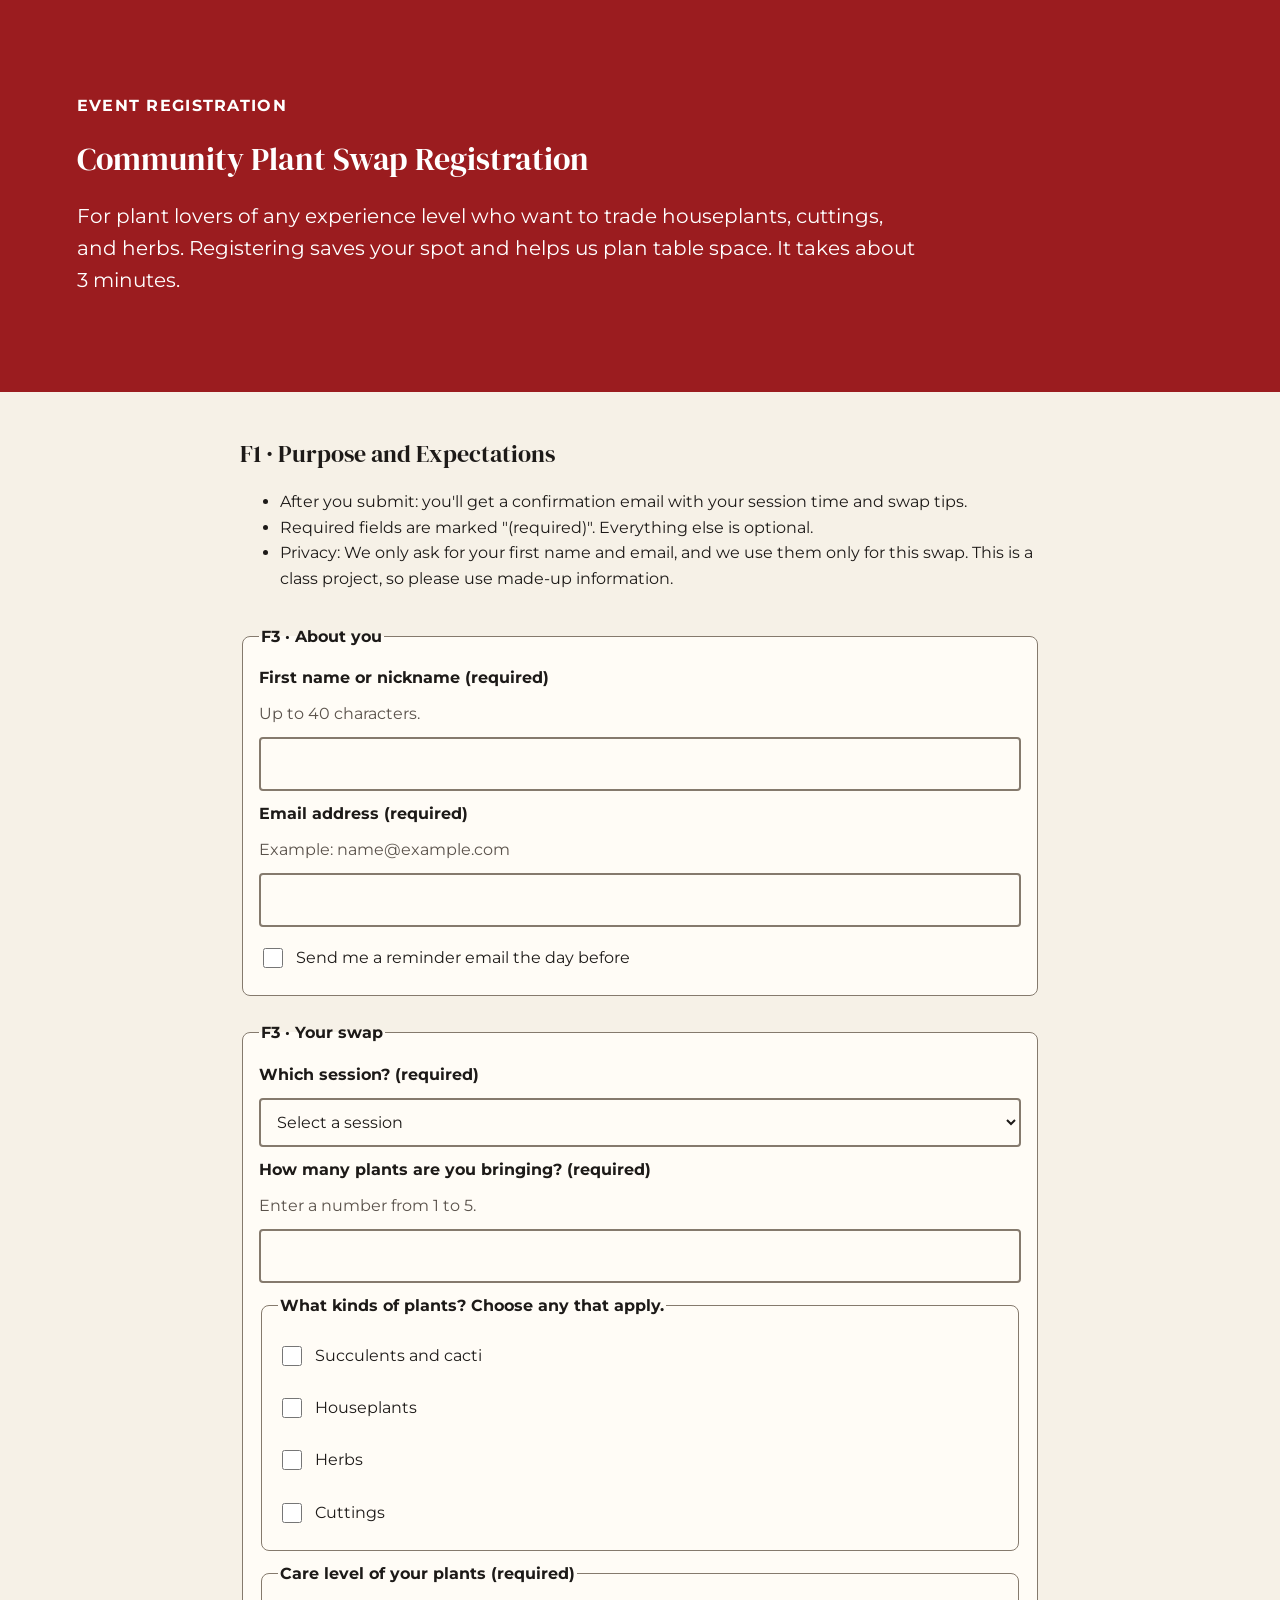
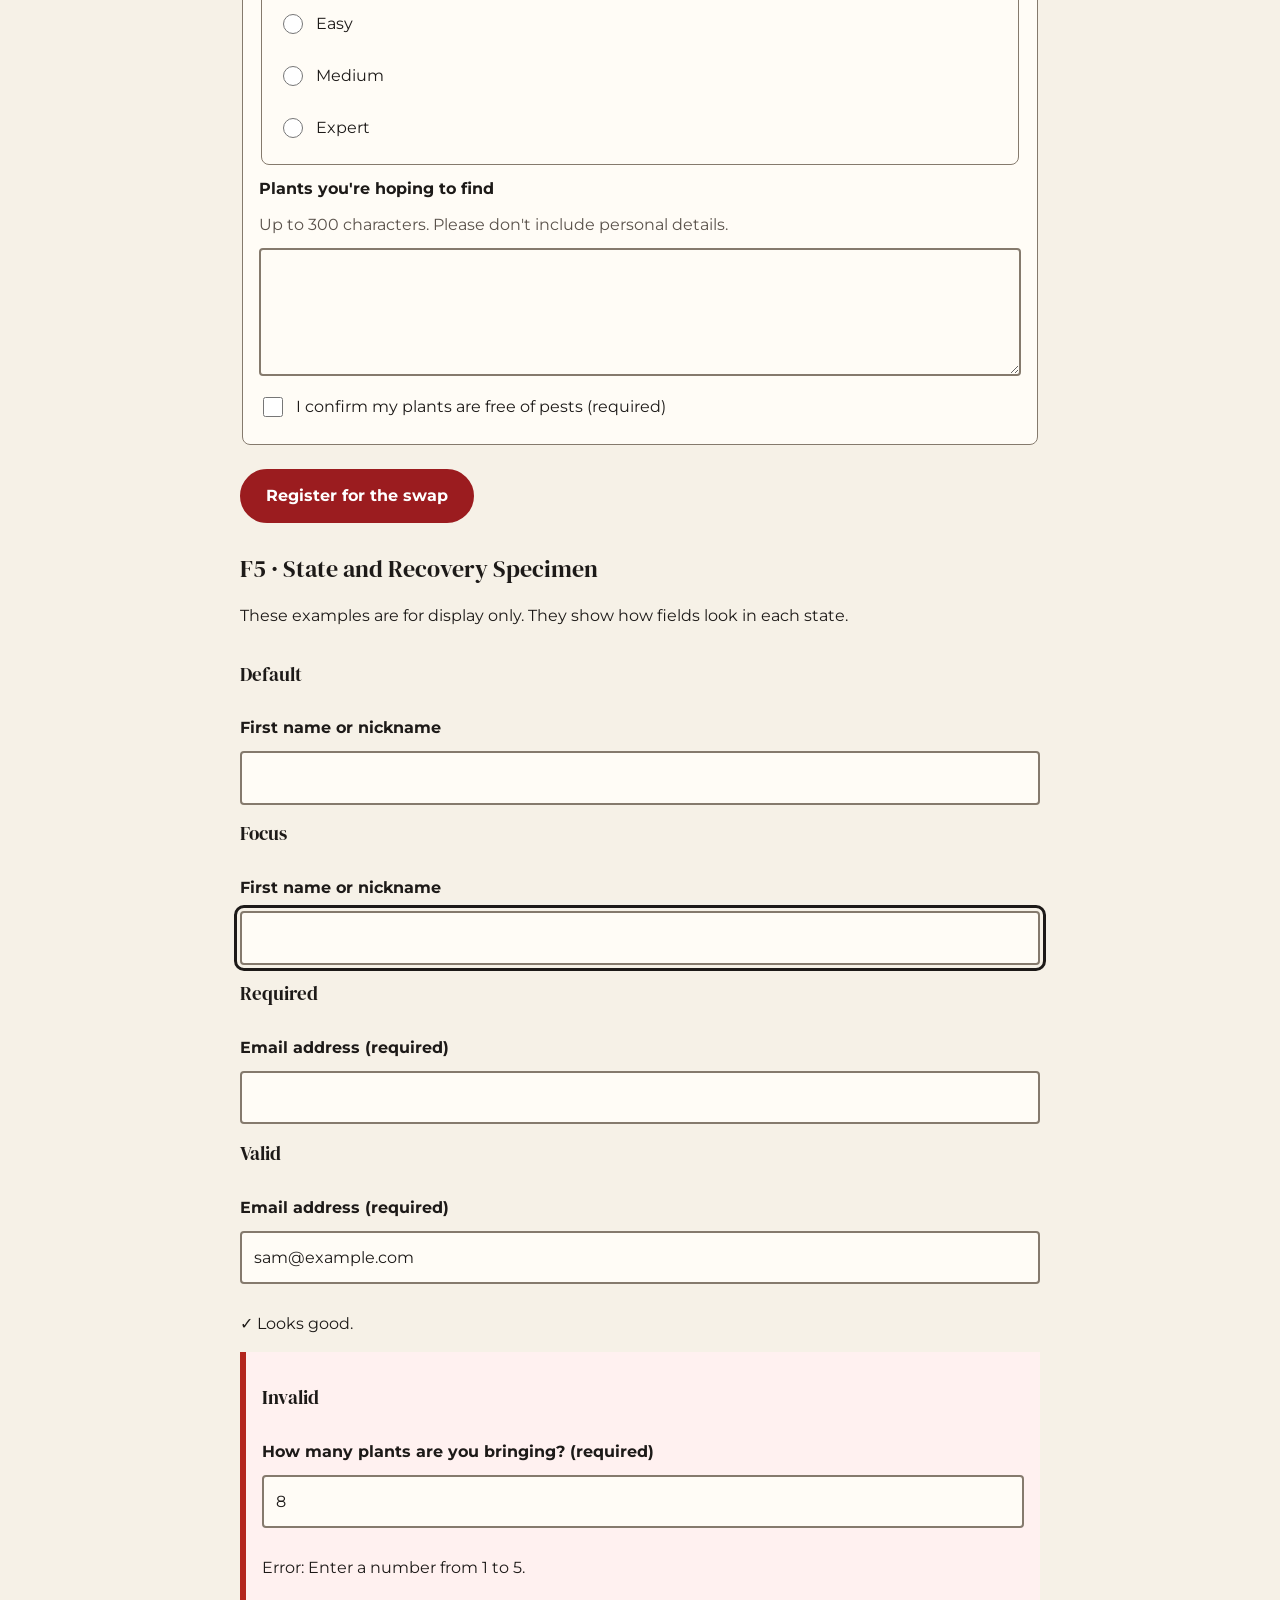
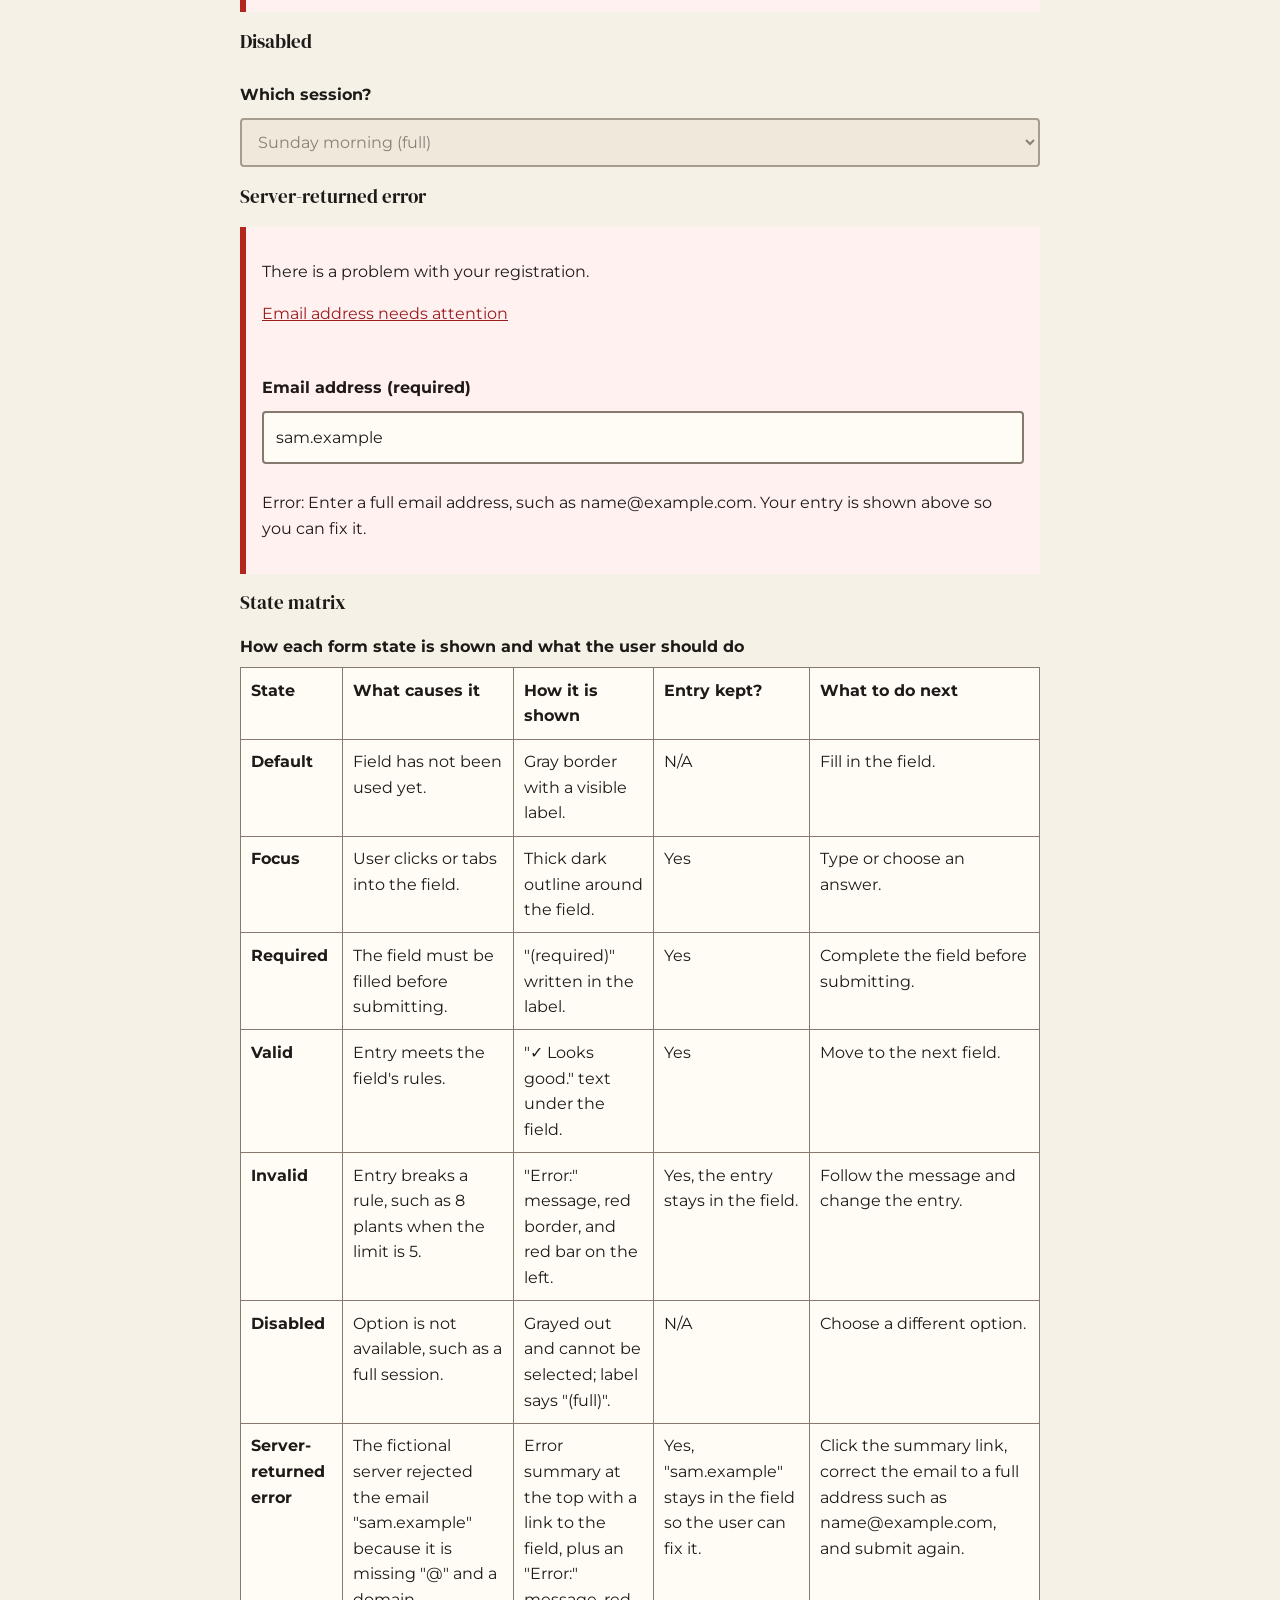
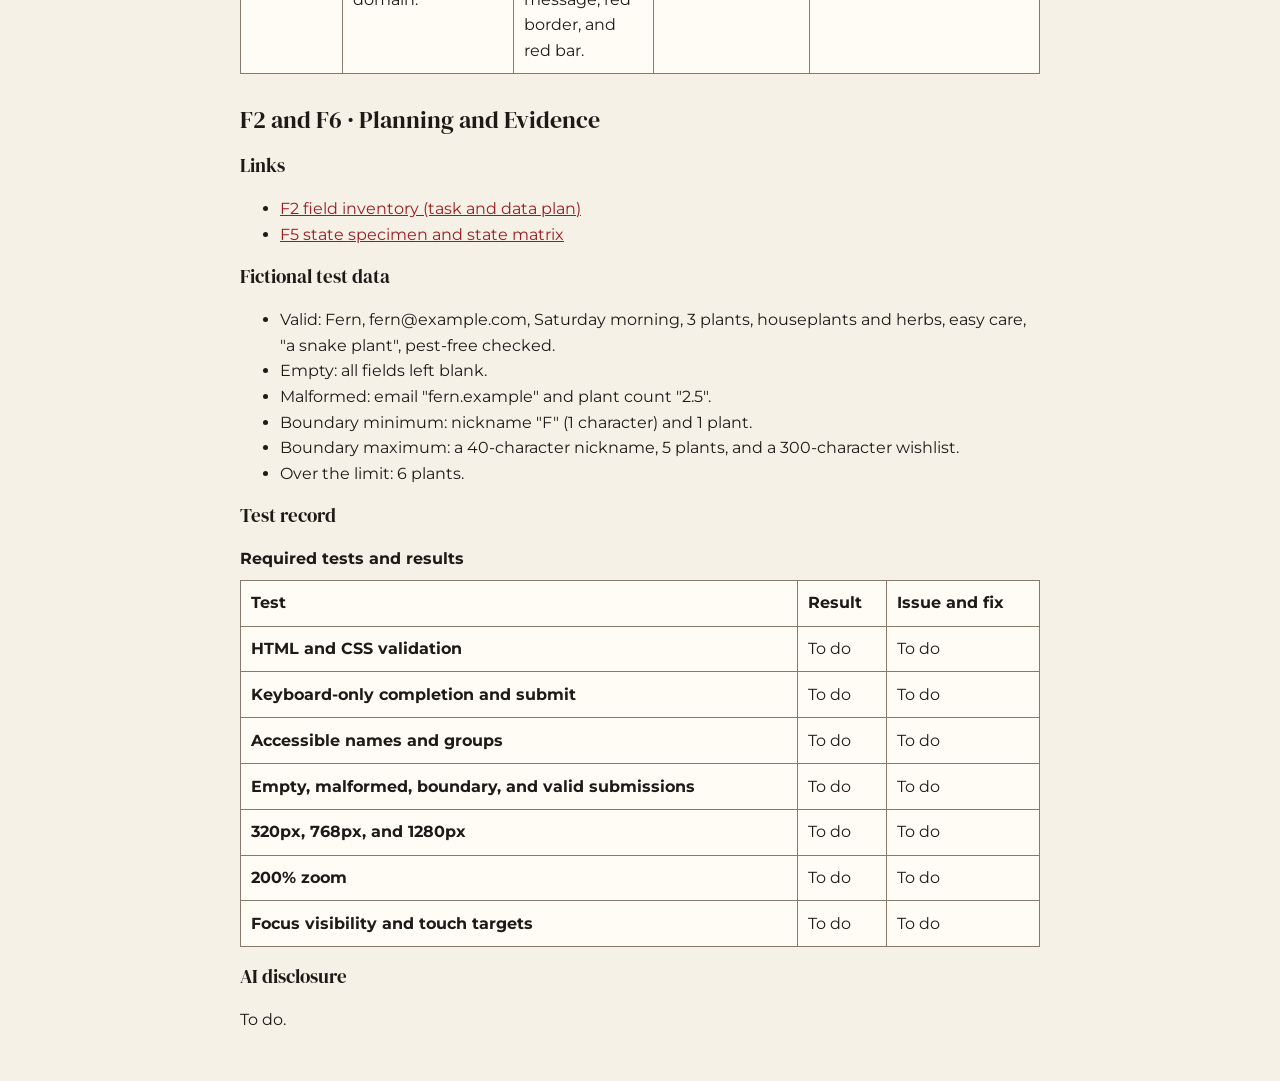
==== commit 13283203: "Module 1 Lunaris styles" ====
--- a/index.html
+++ b/index.html
@@ -5,6 +5,11 @@
     <meta charset="utf-8">
     <meta name="viewport" content="width=device-width,initial-scale=1">
     <title>Plant Swap Registration</title>
+    <link rel="preconnect" href="https://fonts.googleapis.com">
+    <link rel="preconnect" href="https://fonts.gstatic.com" crossorigin>
+    <link
+        href="https://fonts.googleapis.com/css2?family=DM+Serif+Display&amp;family=Montserrat:wght@400;700&amp;display=swap"
+        rel="stylesheet">
     <link rel="stylesheet" href="styles.css">
 </head>
 
@@ -179,7 +184,7 @@
                         <tr>
                             <th scope="row">Focus</th>
                             <td>User clicks or tabs into the field.</td>
-                            <td>Gold outline around the field.</td>
+                            <td>Thick dark outline around the field.</td>
                             <td>Yes</td>
                             <td>Type or choose an answer.</td>
                         </tr>
--- a/styles.css
+++ b/styles.css
@@ -1,120 +1,304 @@
-:root{
-    --color-text:#404040;
-    --color-surface:#fff;
-    --color-action:#8c1d40;
-    --color-accent:#ffc627;
-    --color-border:#747474;
-    --color-error:#b3261e;
-    --color-muted:#5c6670;
-    --space-3:1rem;
-    --radius:.5rem;
-    --measure:68ch;
-}
-*,*::before,*::after{
-    box-sizing:border-box;
-}
-body{
-    margin:0;
-    color:var(--color-text);
-    background:var(--color-surface);
-    font-family:Arial,sans-serif;
-    line-height:1.6;
-}
-.page-header{
-    padding:clamp(2rem,6vw,5rem);
-    background:var(--color-action);
-    color:#fff;
-}
-.eyebrow{
-    color:var(--color-accent);
-    font-weight:700;
-}
-.lede{
-    max-width:var(--measure);
-    font-size:1.25rem;
-}
-main{
-    max-width:52rem;
-    margin:auto;
-    padding:var(--space-3);
-}
-section,form{
-    margin-block:2rem;
-}
-form,fieldset,.field{
-    display:grid;
-    gap:.65rem;
-}
-form{
-    gap:1.5rem;
-}
-fieldset{
-    padding:1rem;
-    border:1px solid #d0d0d0;
-    border-radius:var(--radius);
-}
-legend,label{
-    font-weight:700;
-}
-.help{
-    margin:0;
-    color:var(--color-muted);
-}
-input,select,textarea,button{
-    font:inherit;
-}
-input:not([type="radio"]):not([type="checkbox"]),select,textarea{
-    width:100%;
-    padding:.75rem;
-    border:2px solid var(--color-border);
-    border-radius:.25rem;
-}
-textarea{
-    min-height:8rem;
-    resize:vertical;
-}
-.choice{
-    display:flex;
-    gap:.65rem;
-    align-items:flex-start;
-    padding:.5rem 0;
-}
-.choice input{
-    inline-size:1.25rem;
-    block-size:1.25rem;
-}
-button{
-    justify-self:start;
-    min-height:44px;
-    padding:.75rem 1rem;
-    background:var(--color-action);
-    color:#fff;
-    border:2px solid var(--color-action);
-    border-radius:.25rem;
-    font-weight:700;
-}
-:focus-visible{
-    outline:.2rem solid var(--color-accent);
-    outline-offset:.2rem;
-}
-.error-summary,.field-error{
-    padding:1rem;
-    border-left:.4rem solid var(--color-error);
-    background:#fff1f0;
-}
-.field-error input{
-    border-color:var(--color-error);
-}
-button:disabled{
-    opacity:.55;
-    cursor:not-allowed;
-}
-@media (min-width:48rem){
-    .paired-fields{
-        display:grid;
-        grid-template-columns:1fr 1fr;
-        gap:1rem;
-    }
-}
-.is-focus { outline: .2rem solid var(--color-accent); outline-offset: .2rem; }
-.table-region { overflow-x: auto; }+/* =============================================
+   Plant Swap Registration
+   This page uses my Module 1 "Lunaris" design system
+   so it matches the colors, fonts, and buttons I made before.
+   1. Tokens
+   2. Reset
+   3. Text
+   4. Header
+   5. Layout
+   6. Form controls
+   7. Buttons
+   8. Focus
+   9. States (F5 examples)
+   10. Tables
+   ============================================= */
+
+
+/* ---------- 1. TOKENS ---------- */
+
+/* Stores my Lunaris colors, sizes, and fonts in one place
+   so I can reuse them everywhere instead of typing them again */
+:root {
+  /* Colors */
+  --color-bg: #F6F1E7;            /* cream background for the page */
+  --color-surface: #FFFCF6;       /* lighter background for boxes and inputs */
+  --color-surface-alt: #EDE5D6;   /* background for things that are turned off */
+  --color-text: #1D1A18;          /* main text color, almost black */
+  --color-muted: #5A524B;         /* lighter color for hint text */
+  --color-border: #857A6D;        /* border color for inputs and boxes */
+  --color-action: #9B1C1F;        /* red color for the header, button, and links */
+  --color-action-hover: #7A1418;  /* darker red when hovering over the button */
+  --color-on-action: #FFFFFF;     /* white text that sits on top of red */
+  --color-focus: #1D1A18;         /* outline color when using the keyboard */
+  --color-error: #b3261e;         /* red for error messages (new for this form) */
+
+  /* Spacing and sizes */
+  --space-3: 1rem;      /* standard space around the page */
+  --radius: 8px;        /* how rounded the corners of boxes are */
+  --radius-pill: 999px; /* makes the button fully rounded like a pill */
+  --measure: 65ch;      /* keeps long text from stretching too wide */
+
+  /* Fonts */
+  --font-display: "DM Serif Display", Georgia, serif;  /* fancy font for headings */
+  --font-body: "Montserrat", Arial, sans-serif;        /* easy-to-read font for everything else */
+}
+
+
+/* ---------- 2. RESET ---------- */
+
+/* Makes sure padding and borders are included in the element's total width */
+*,
+*::before,
+*::after {
+  box-sizing: border-box;
+}
+
+/* Removes the default space around the page and sets the main colors and font */
+body {
+  margin: 0;
+  color: var(--color-text);
+  background: var(--color-bg);
+  font-family: var(--font-body);
+  line-height: 1.6;
+}
+
+
+/* ---------- 3. TEXT ---------- */
+
+/* Makes all headings use my Lunaris heading font */
+h1,
+h2,
+h3 {
+  font-family: var(--font-display);
+  font-weight: 400;
+  line-height: 1.2;
+}
+
+/* Uses the red action color for links */
+a {
+  color: var(--color-action);
+}
+
+/* Makes the underline thicker when hovering over a link */
+a:hover {
+  text-decoration-thickness: 2px;
+}
+
+
+/* ---------- 4. HEADER ---------- */
+
+/* Gives the top of the page a red background with white text */
+.page-header {
+  padding: clamp(2rem, 6vw, 5rem);  /* more space on big screens, less on phones */
+  background: var(--color-action);
+  color: var(--color-on-action);
+}
+
+/* The small label above the title ("Event Registration") */
+.eyebrow {
+  color: var(--color-on-action);
+  font-weight: 700;
+  text-transform: uppercase;  /* shows it in all capital letters */
+  letter-spacing: 0.08em;     /* adds a little space between letters */
+}
+
+/* The intro paragraph under the title */
+.lede {
+  max-width: var(--measure);
+  font-size: 1.25rem;
+}
+
+
+/* ---------- 5. LAYOUT ---------- */
+
+/* Keeps the page content centered and not too wide */
+main {
+  max-width: 52rem;
+  margin: auto;
+  padding: var(--space-3);
+}
+
+/* Adds space above and below each section and the form */
+section,
+form {
+  margin-block: 2rem;
+}
+
+/* Stacks the form pieces on top of each other with space between them */
+form,
+fieldset,
+.field {
+  display: grid;
+  gap: 0.65rem;
+}
+
+/* Adds a little more space between the big parts of the form */
+form {
+  gap: 1.5rem;
+}
+
+/* Puts each group of questions in a box with rounded corners */
+fieldset {
+  padding: 1rem;
+  background: var(--color-surface);
+  border: 1px solid var(--color-border);
+  border-radius: var(--radius);
+}
+
+/* Makes question labels and group titles bold */
+legend,
+label {
+  font-weight: 700;
+}
+
+/* Makes the hint text (like "Up to 40 characters") lighter and smaller-looking */
+.help {
+  margin: 0;
+  color: var(--color-muted);
+}
+
+
+/* ---------- 6. FORM CONTROLS ---------- */
+
+/* Makes inputs and buttons use the same font as the page */
+input,
+select,
+textarea,
+button {
+  font: inherit;
+}
+
+/* Styles text boxes, dropdowns, and the text area (but not checkboxes or radio buttons) */
+input:not([type="radio"]):not([type="checkbox"]),
+select,
+textarea {
+  width: 100%;
+  padding: 0.75rem;
+  background: var(--color-surface);
+  color: var(--color-text);
+  border: 2px solid var(--color-border);
+  border-radius: 0.25rem;
+}
+
+/* Makes the text area taller and only lets people stretch it up and down */
+textarea {
+  min-height: 8rem;
+  resize: vertical;
+}
+
+/* Lines up each checkbox or radio button with its words */
+.choice {
+  display: flex;
+  gap: 0.65rem;
+  align-items: flex-start;
+  padding: 0.5rem 0;
+  font-weight: 400;  /* answer choices are normal text, not bold */
+}
+
+/* Makes checkboxes and radio buttons bigger and uses my red color when checked */
+.choice input {
+  inline-size: 1.25rem;
+  block-size: 1.25rem;
+  accent-color: var(--color-action);
+}
+
+
+/* ---------- 7. BUTTONS ---------- */
+
+/* My Lunaris pill-shaped red button */
+button {
+  justify-self: start;   /* keeps the button from stretching across the page */
+  min-height: 44px;      /* big enough to tap easily on a phone */
+  padding: 0.75rem 1.5rem;
+  background: var(--color-action);
+  color: var(--color-on-action);
+  border: 2px solid var(--color-action);
+  border-radius: var(--radius-pill);
+  font-weight: 700;
+  cursor: pointer;
+}
+
+/* Makes the button darker when hovering over it */
+button:hover {
+  background: var(--color-action-hover);
+  border-color: var(--color-action-hover);
+}
+
+/* Makes turned-off buttons look gray and shows they can't be clicked */
+button:disabled {
+  background: var(--color-surface-alt);
+  border-color: var(--color-border);
+  color: var(--color-muted);
+  cursor: not-allowed;
+}
+
+/* Makes turned-off dropdowns look gray too (used in the Disabled example) */
+select:disabled {
+  background: var(--color-surface-alt);
+  color: var(--color-muted);
+  cursor: not-allowed;
+}
+
+
+/* ---------- 8. FOCUS ---------- */
+
+/* Adds my Lunaris thick dark outline when someone uses the Tab key */
+:focus-visible {
+  outline: 3px solid var(--color-focus);
+  outline-offset: 3px;
+}
+
+
+/* ---------- 9. STATES (F5 examples) ---------- */
+
+/* Gives error boxes a red bar on the left and a light pink background
+   so errors don't rely on color alone */
+.error-summary,
+.field-error {
+  padding: 1rem;
+  border-left: 0.4rem solid var(--color-error);
+  background: #fff1f0;
+}
+
+/* Gives the box with the mistake a red border */
+.field-error input {
+  border-color: var(--color-error);
+}
+
+/* Copies the real focus outline so the Focus example always shows it */
+.is-focus {
+  outline: 3px solid var(--color-focus);
+  outline-offset: 3px;
+}
+
+
+/* ---------- 10. TABLES ---------- */
+
+/* Lets wide tables scroll sideways on phones instead of breaking the page */
+.table-region {
+  overflow-x: auto;
+}
+
+/* Makes the table fill the space and joins the cell borders together */
+table {
+  width: 100%;
+  border-collapse: collapse;
+  background: var(--color-surface);
+}
+
+/* Puts the table title on the left and makes it bold */
+caption {
+  text-align: left;
+  font-weight: 700;
+  padding-bottom: 0.5rem;
+}
+
+/* Adds space and borders to every table cell */
+th,
+td {
+  padding: 0.6rem;
+  border: 1px solid var(--color-border);
+  text-align: left;
+  vertical-align: top;
+}
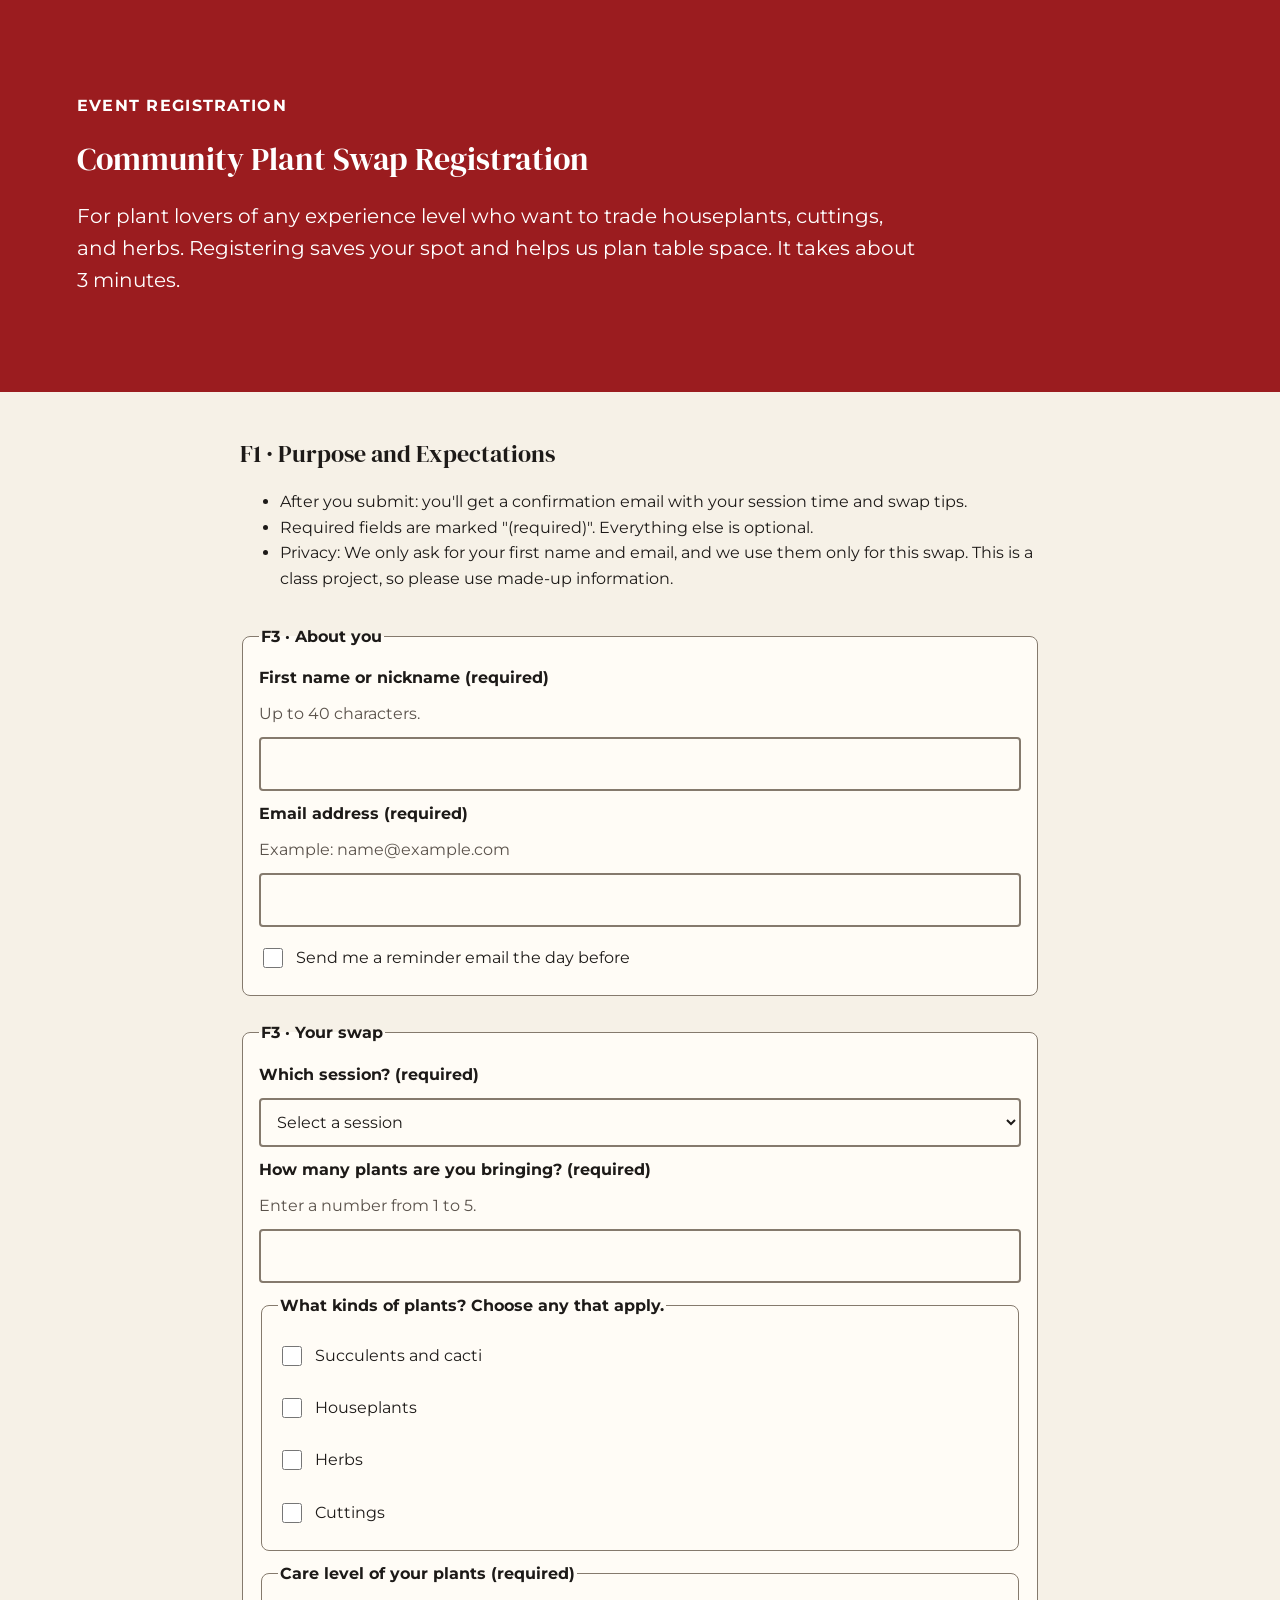
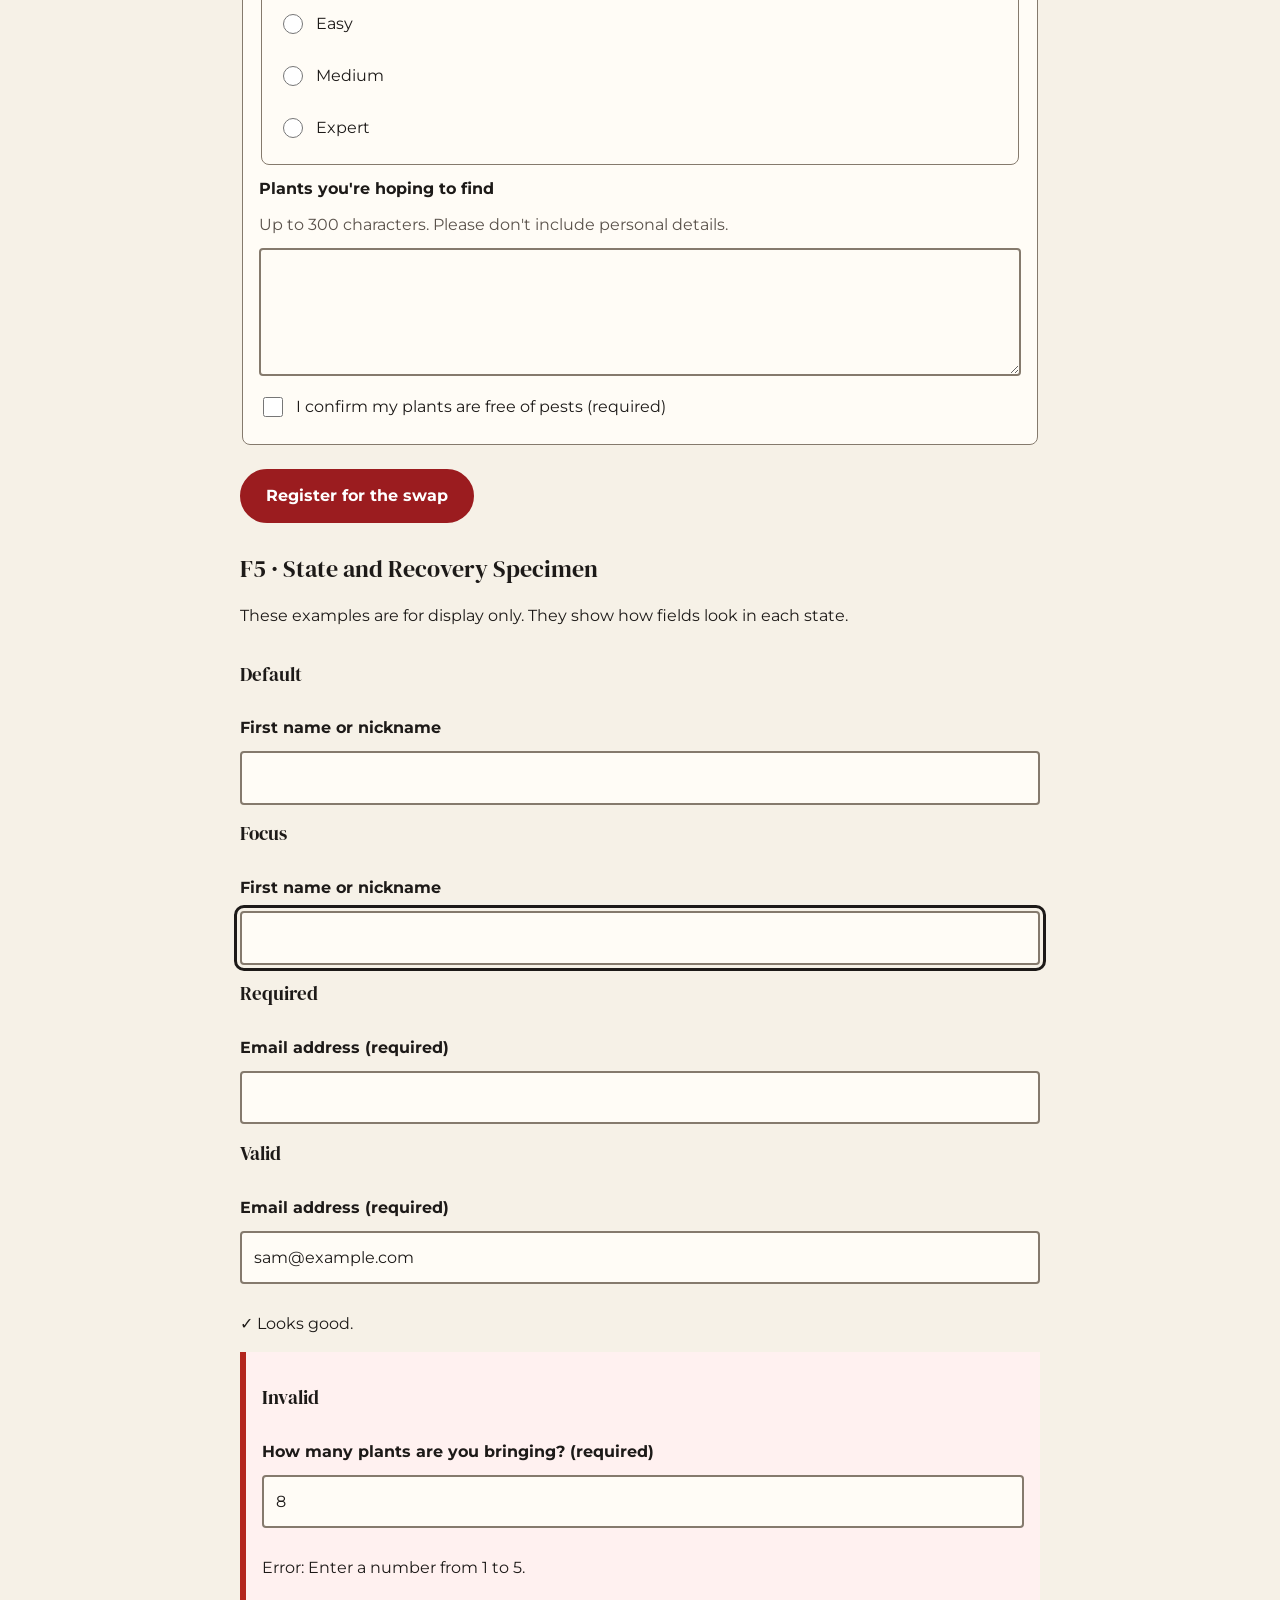
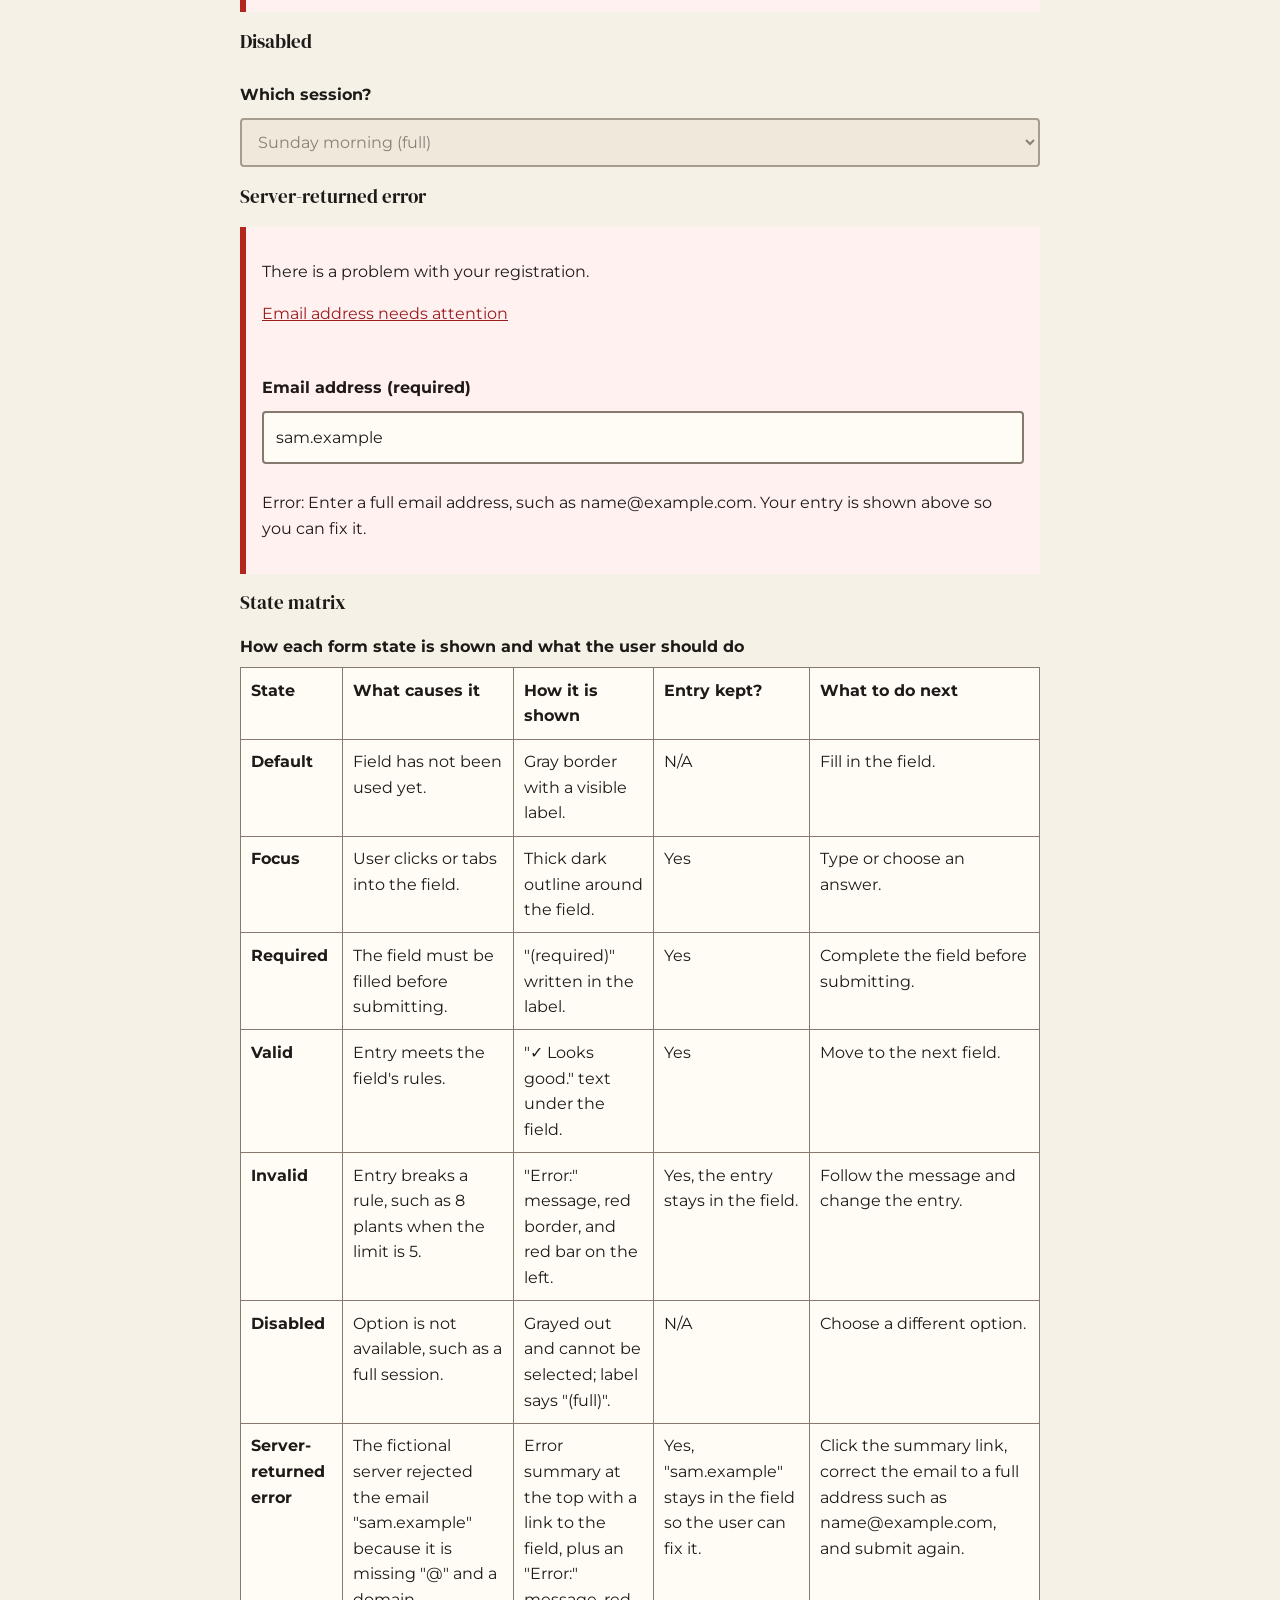
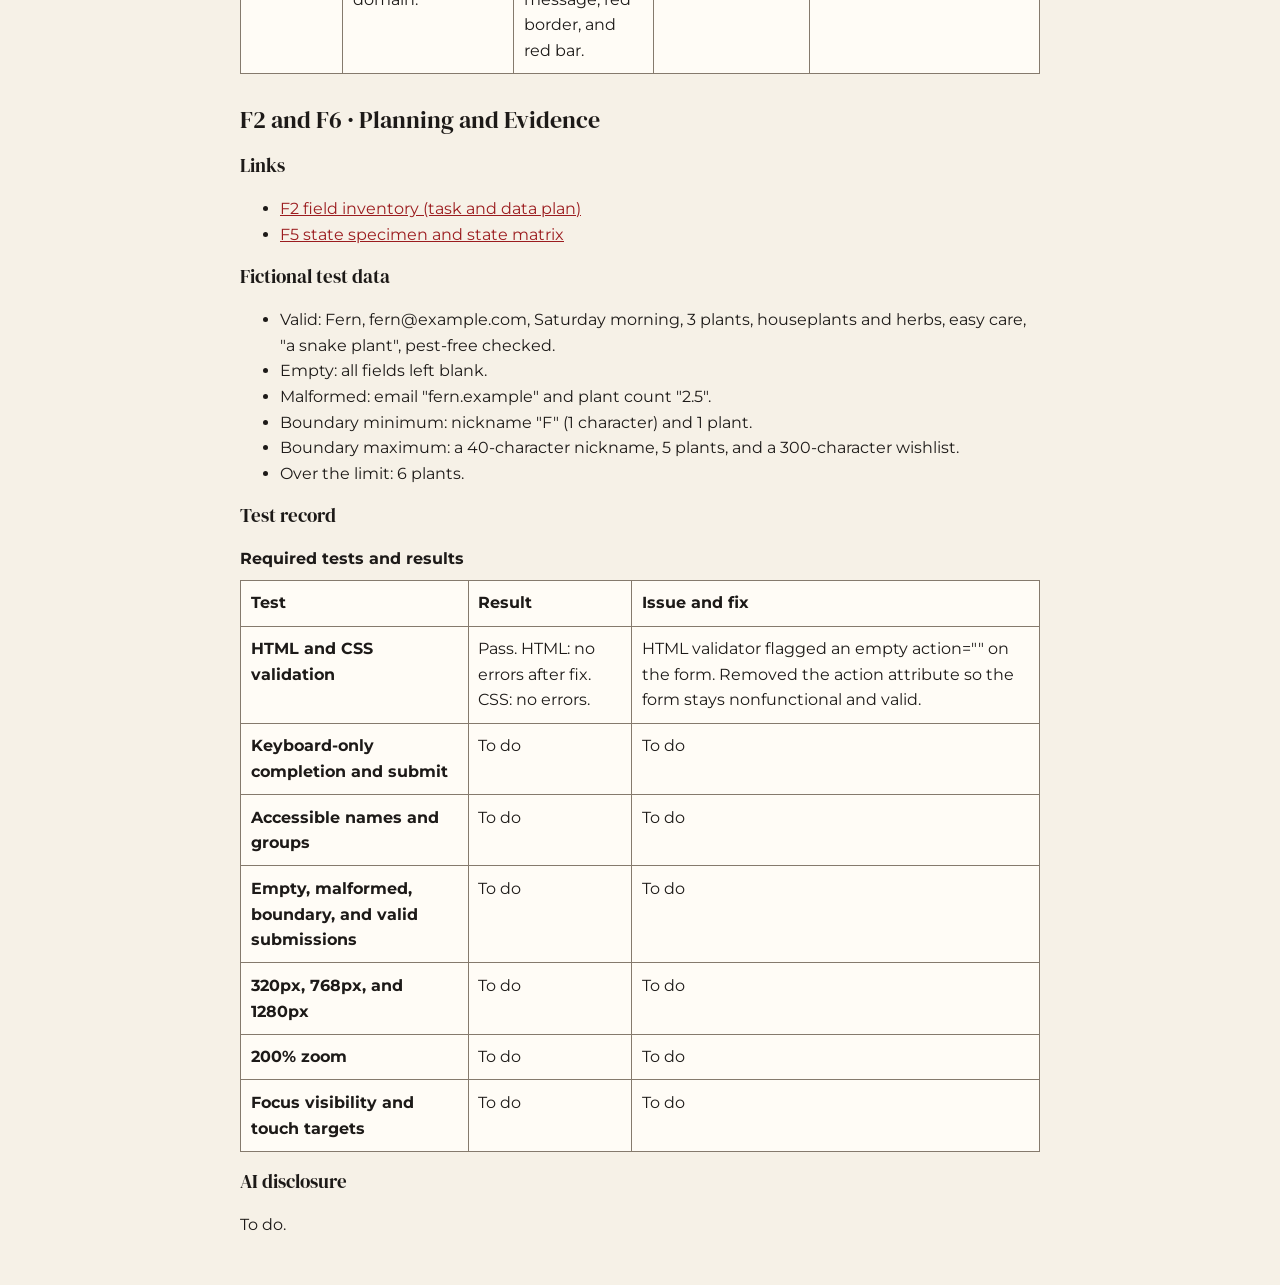
==== commit e15f1e5c: "Fix empty form action and record validation results" ====
--- a/index.html
+++ b/index.html
@@ -30,7 +30,7 @@
                     class project, so please use made-up information.</li>
             </ul>
         </section>
-        <form action="" method="get">
+        <form method="get">
             <fieldset>
                 <legend>F3 · About you</legend>
                 <div class="field">
@@ -264,8 +264,9 @@
                     <tbody>
                         <tr>
                             <th scope="row">HTML and CSS validation</th>
-                            <td>To do</td>
-                            <td>To do</td>
+                            <td>Pass. HTML: no errors after fix. CSS: no errors.</td>
+                            <td>HTML validator flagged an empty action="" on the form. Removed the action attribute so
+                                the form stays nonfunctional and valid.</td>
                         </tr>
                         <tr>
                             <th scope="row">Keyboard-only completion and submit</th>
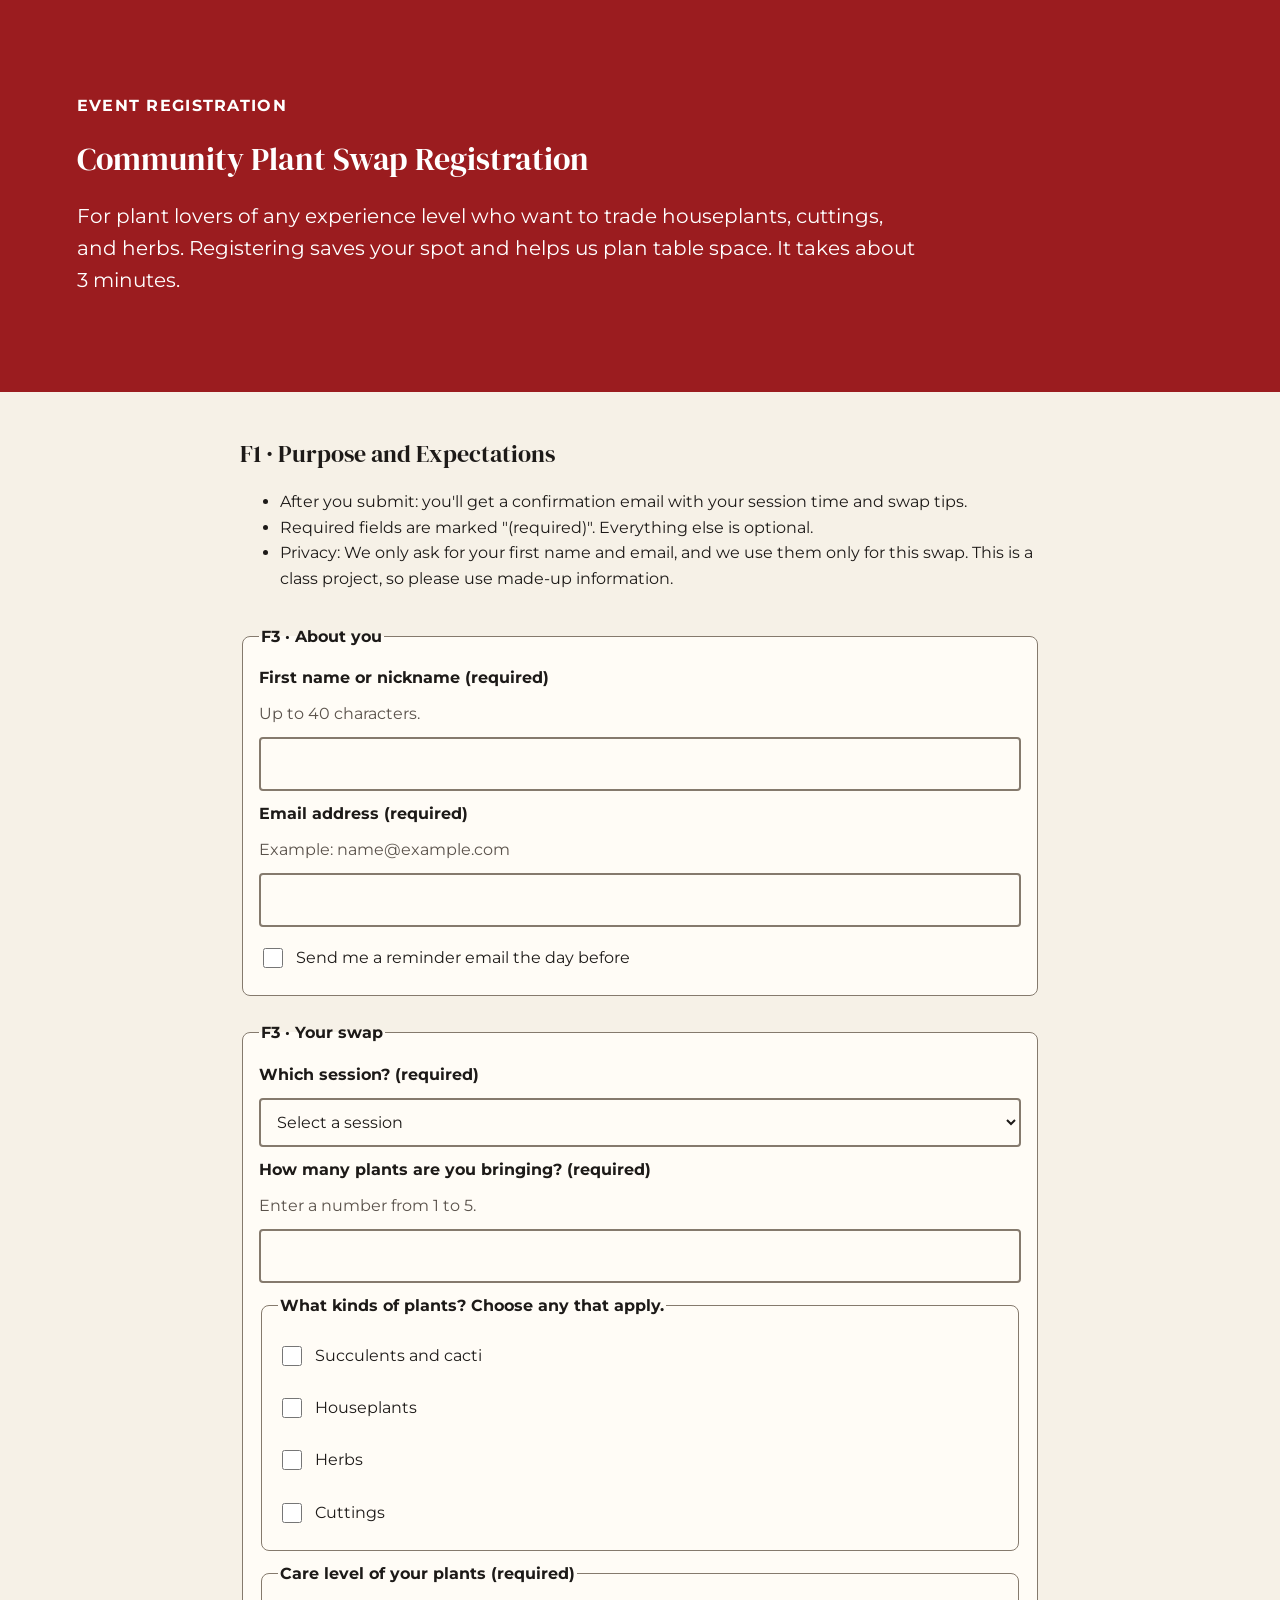
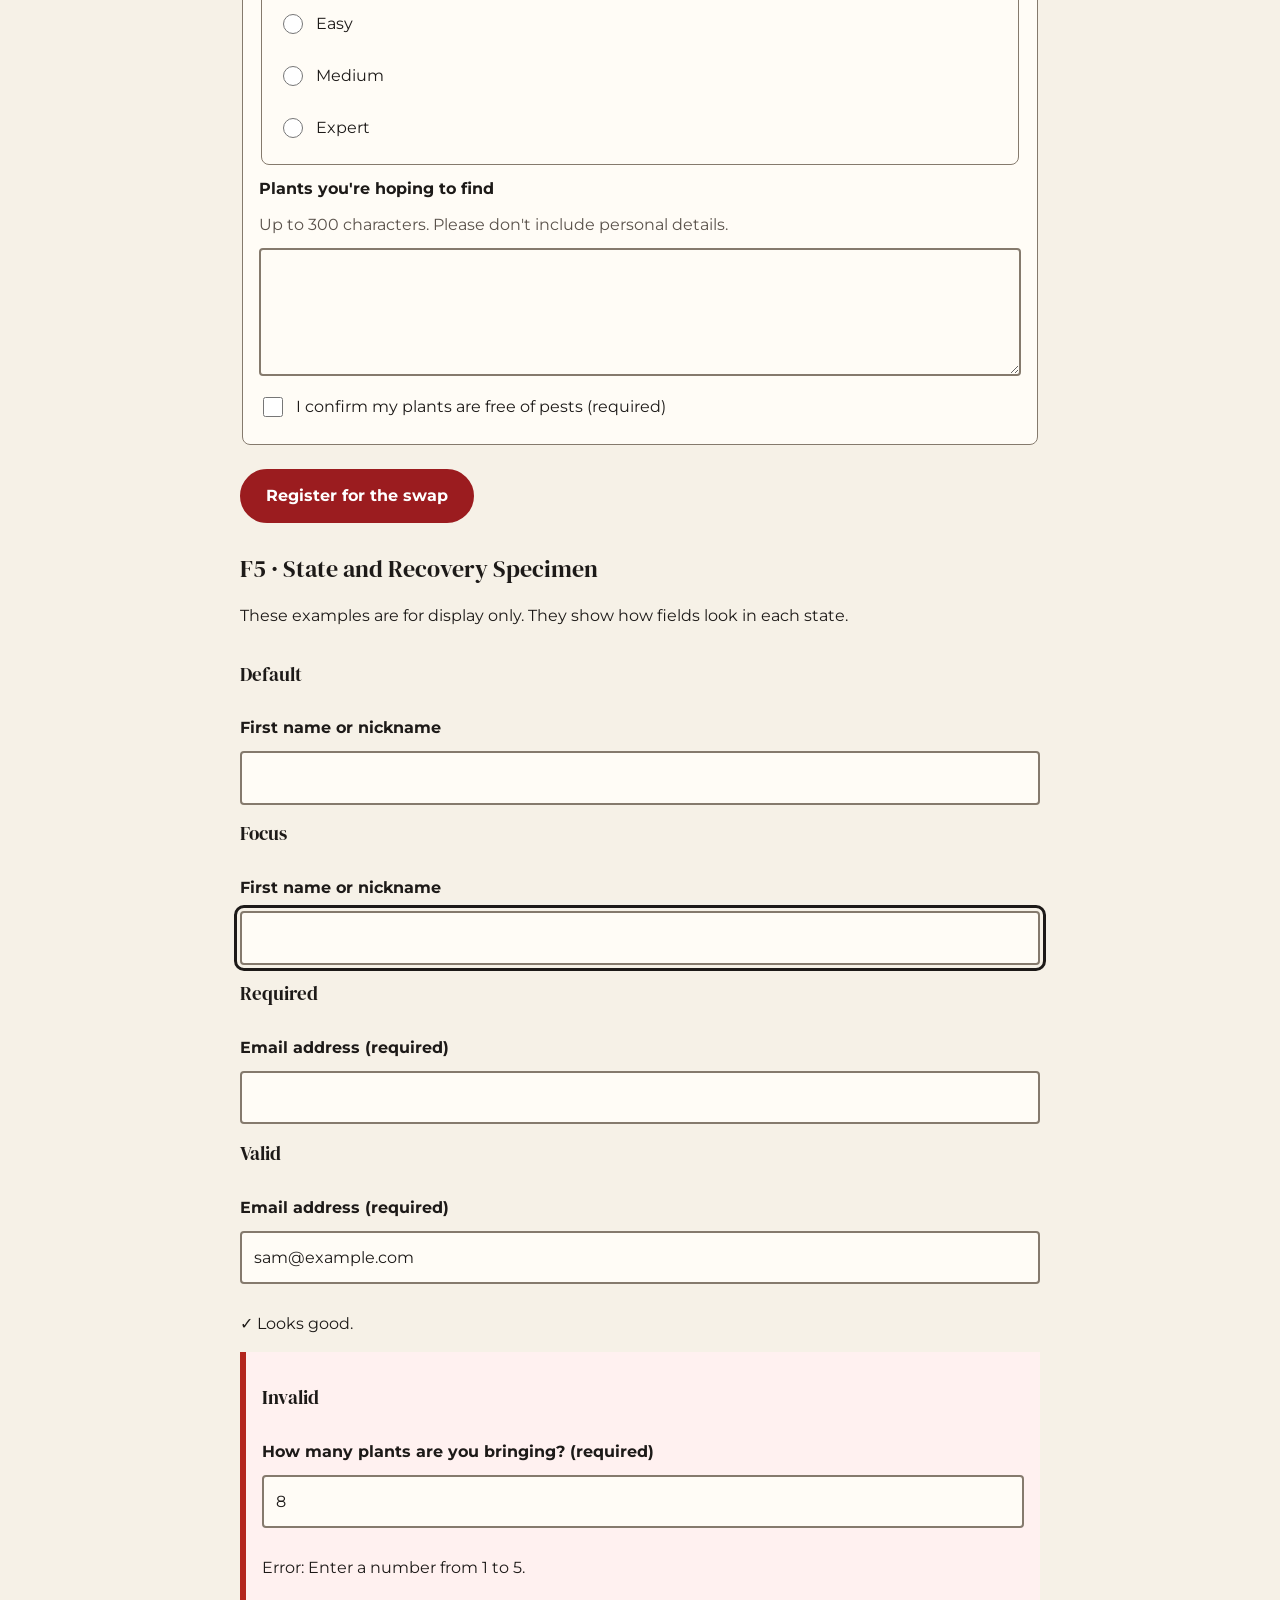
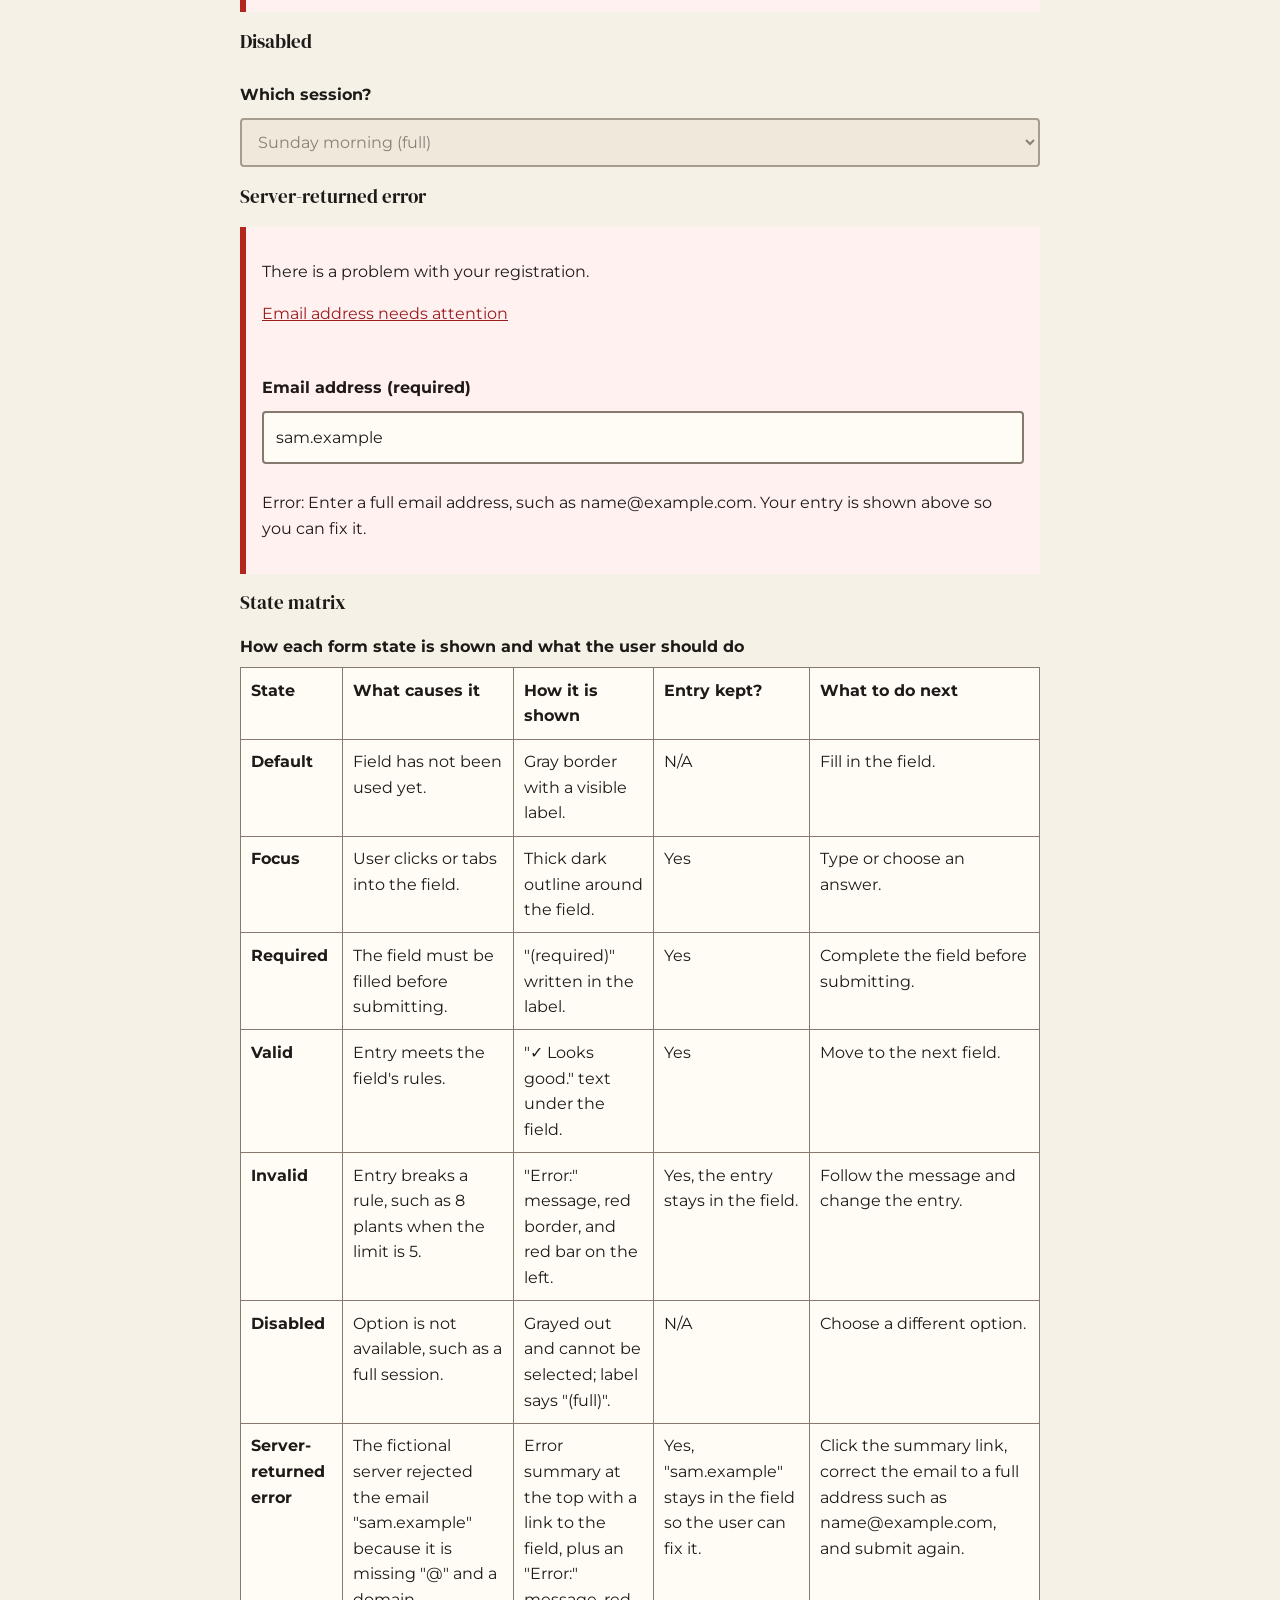
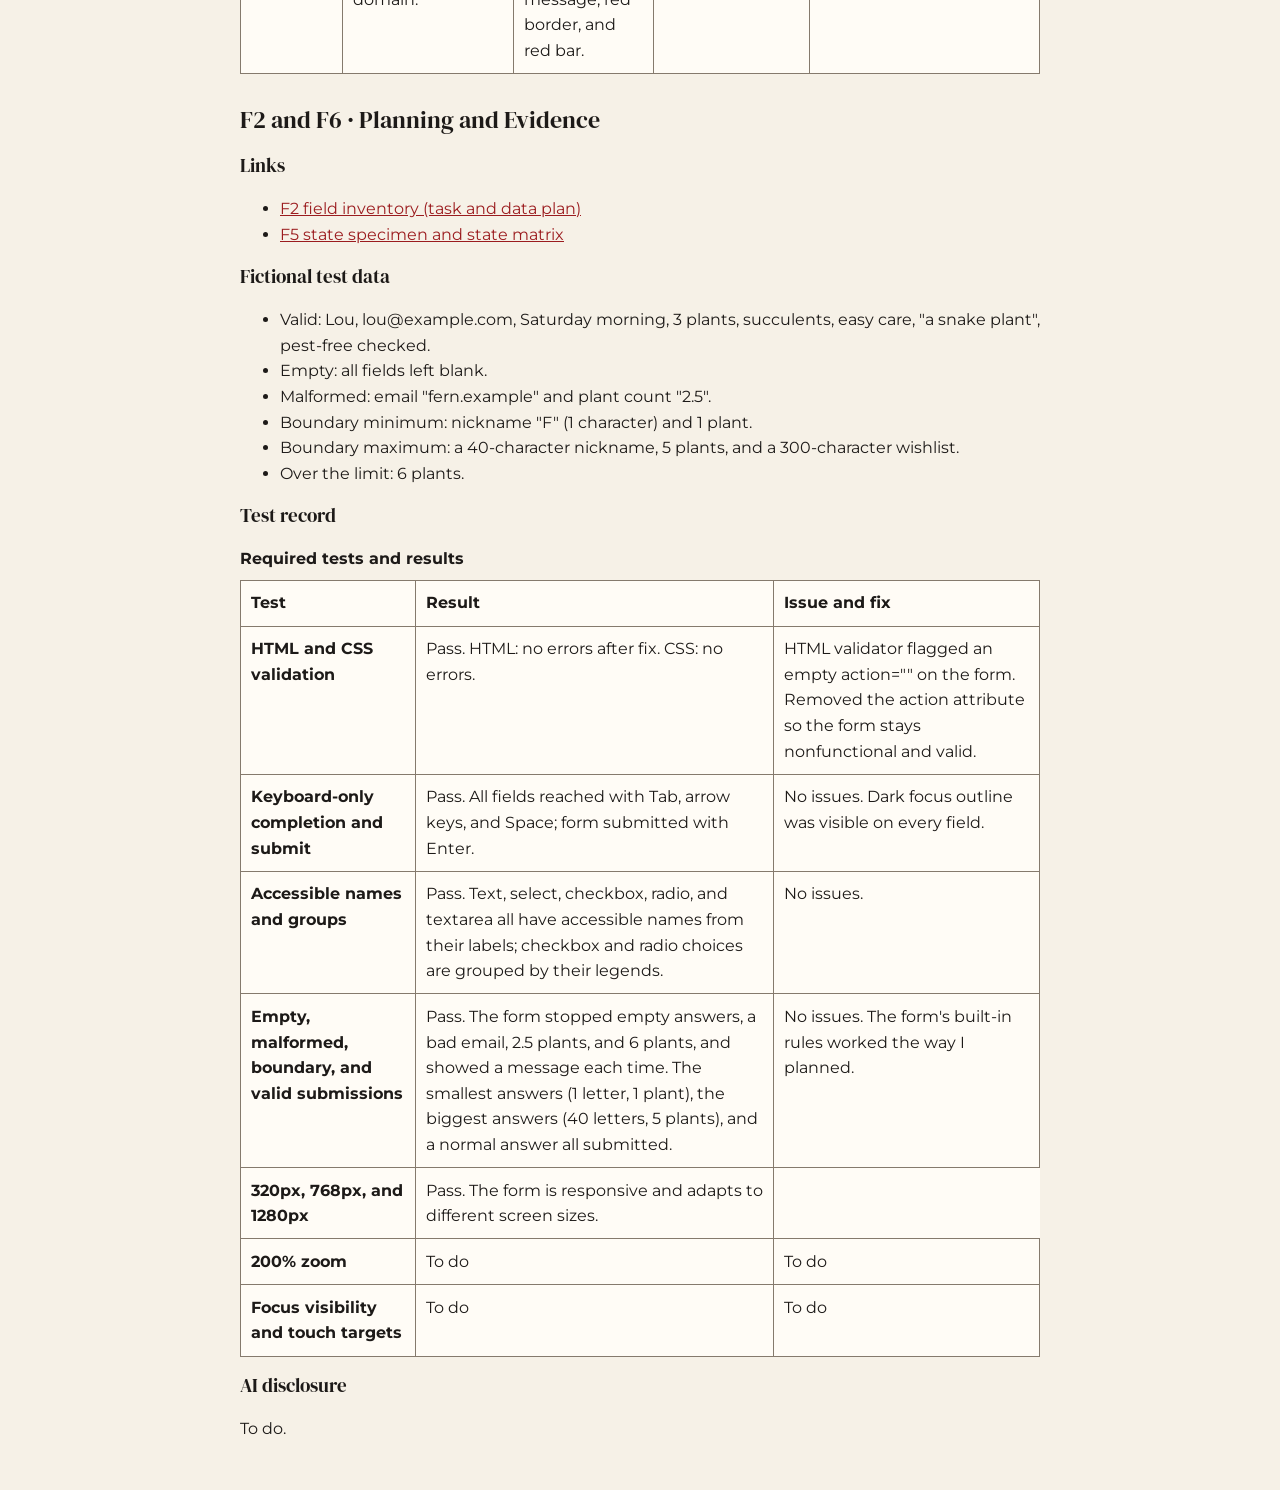
==== commit c77ce078: "Record submission test results" ====
--- a/index.html
+++ b/index.html
@@ -241,8 +241,8 @@
 
             <h3>Fictional test data</h3>
             <ul>
-                <li>Valid: Fern, fern@example.com, Saturday morning, 3 plants, houseplants and herbs, easy care, "a
-                    snake plant", pest-free checked.</li>
+                <li>Valid: Lou, lou@example.com, Saturday morning, 3 plants, succulents, easy care, "a snake plant",
+                    pest-free checked.</li>
                 <li>Empty: all fields left blank.</li>
                 <li>Malformed: email "fern.example" and plant count "2.5".</li>
                 <li>Boundary minimum: nickname "F" (1 character) and 1 plant.</li>
@@ -270,23 +270,26 @@
                         </tr>
                         <tr>
                             <th scope="row">Keyboard-only completion and submit</th>
-                            <td>To do</td>
-                            <td>To do</td>
+                            <td>Pass. All fields reached with Tab, arrow keys, and Space; form submitted with Enter.
+                            </td>
+                            <td>No issues. Dark focus outline was visible on every field.</td>
                         </tr>
                         <tr>
                             <th scope="row">Accessible names and groups</th>
-                            <td>To do</td>
-                            <td>To do</td>
+                            <td>Pass. Text, select, checkbox, radio, and textarea all have accessible names from their
+                                labels; checkbox and radio choices are grouped by their legends.</td>
+                            <td>No issues.</td>
                         </tr>
                         <tr>
                             <th scope="row">Empty, malformed, boundary, and valid submissions</th>
-                            <td>To do</td>
-                            <td>To do</td>
+                            <td>Pass. The form stopped empty answers, a bad email, 2.5 plants, and 6 plants, and showed
+                                a message each time. The smallest answers (1 letter, 1 plant), the biggest answers (40
+                                letters, 5 plants), and a normal answer all submitted.</td>
+                            <td>No issues. The form's built-in rules worked the way I planned.</td>
                         </tr>
                         <tr>
                             <th scope="row">320px, 768px, and 1280px</th>
-                            <td>To do</td>
-                            <td>To do</td>
+                            <td>Pass. The form is responsive and adapts to different screen sizes.</td>
                         </tr>
                         <tr>
                             <th scope="row">200% zoom</th>
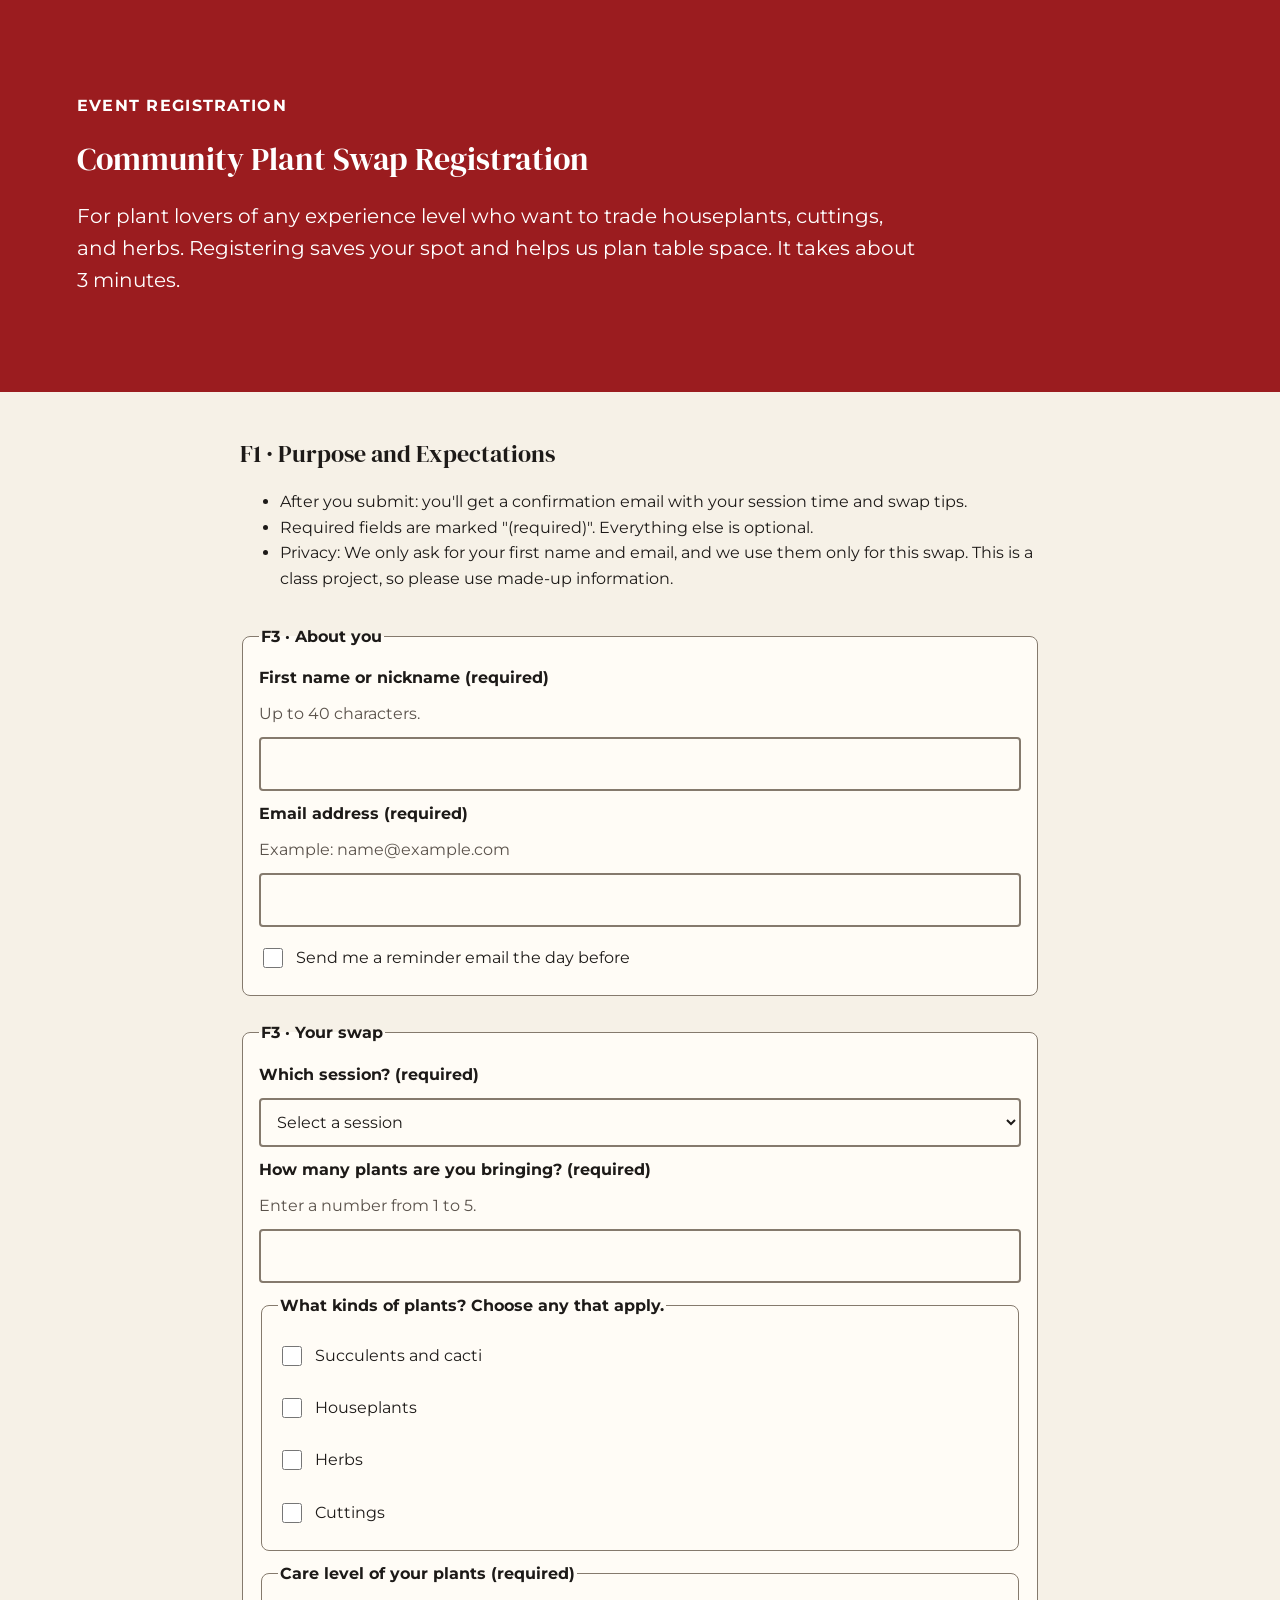
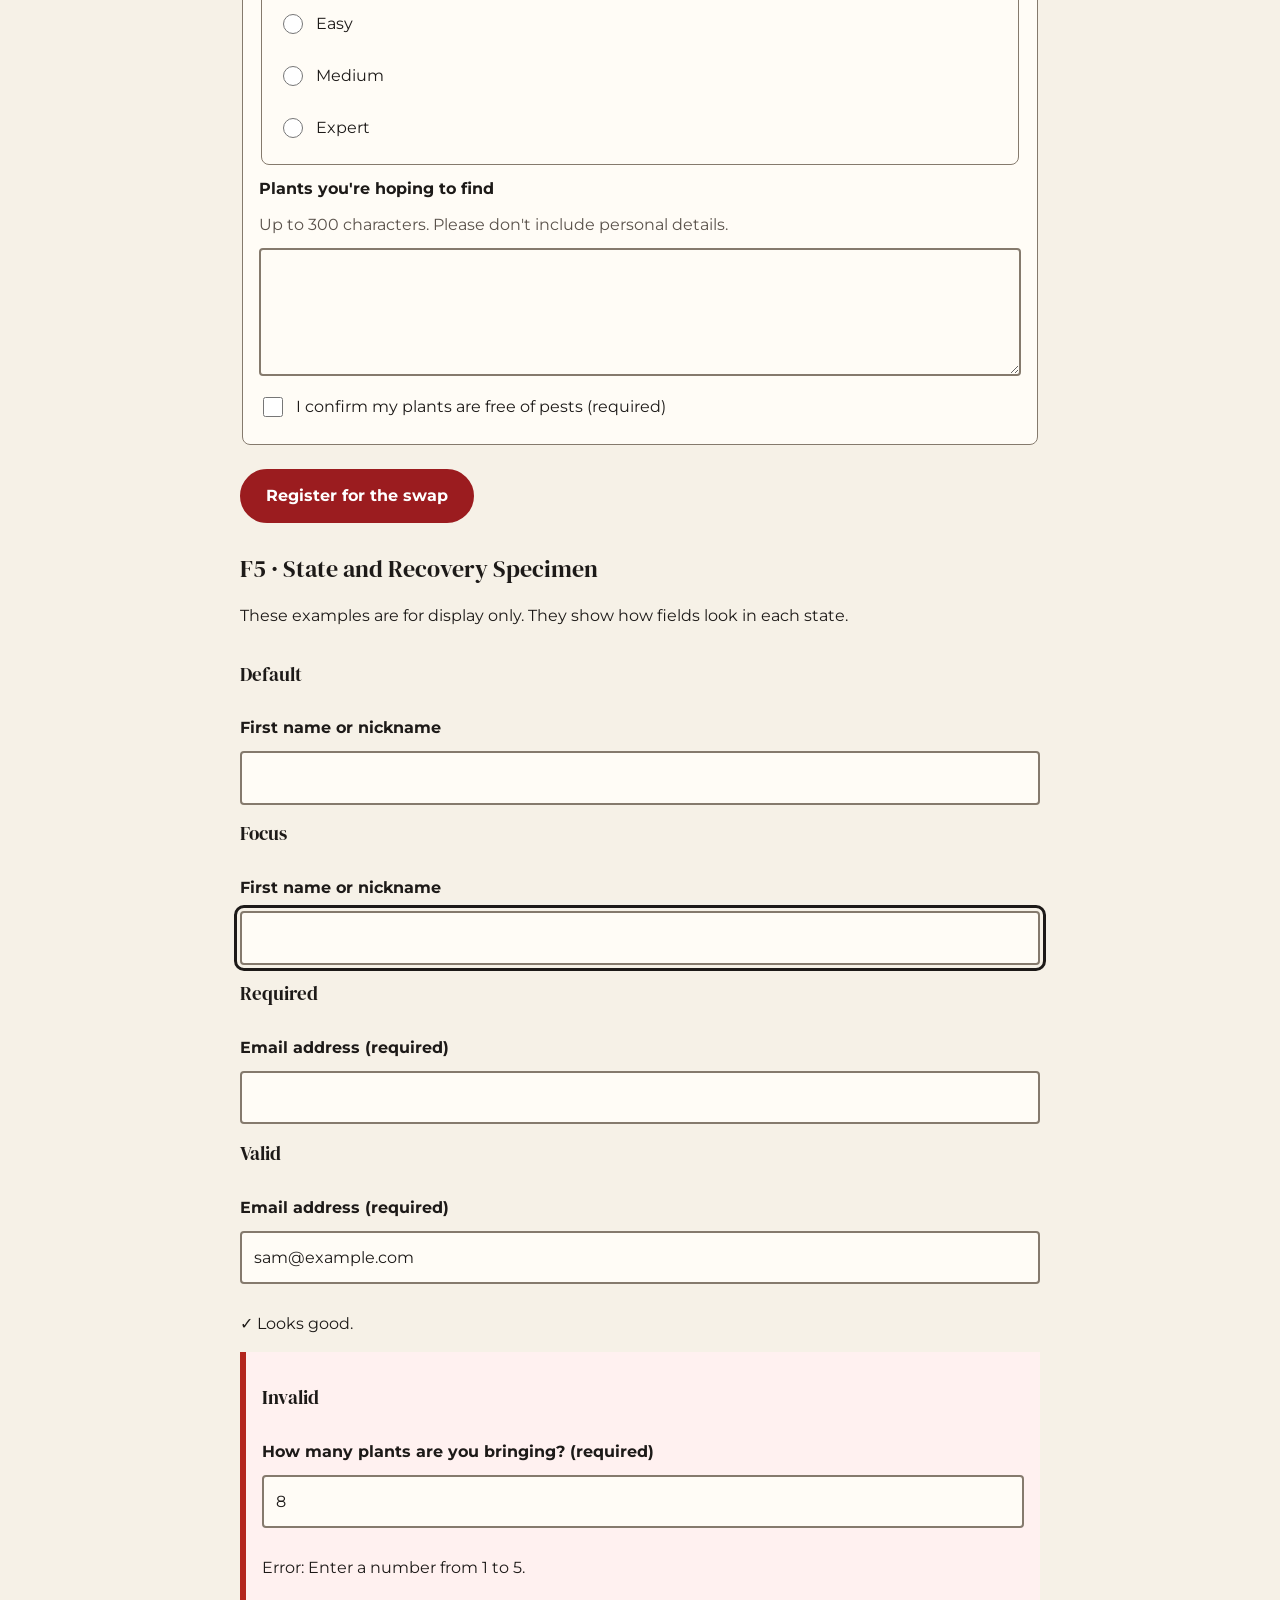
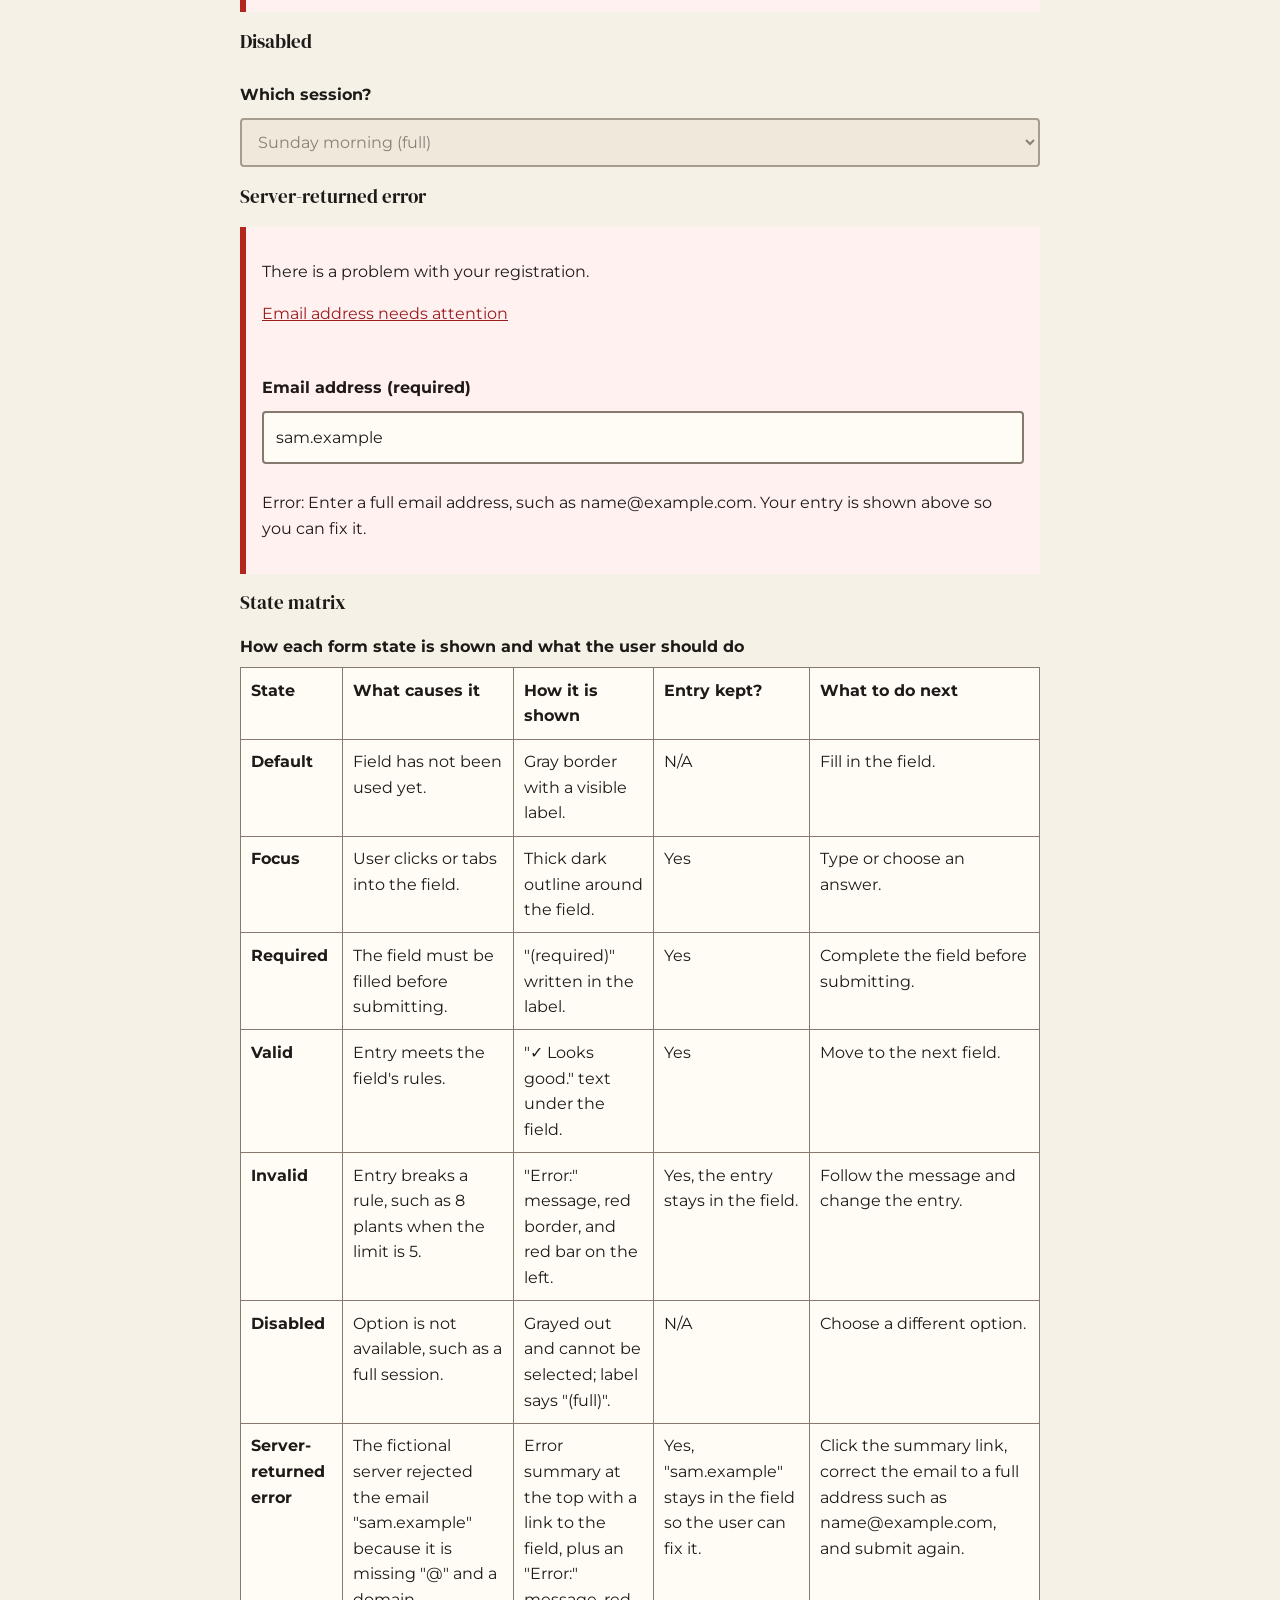
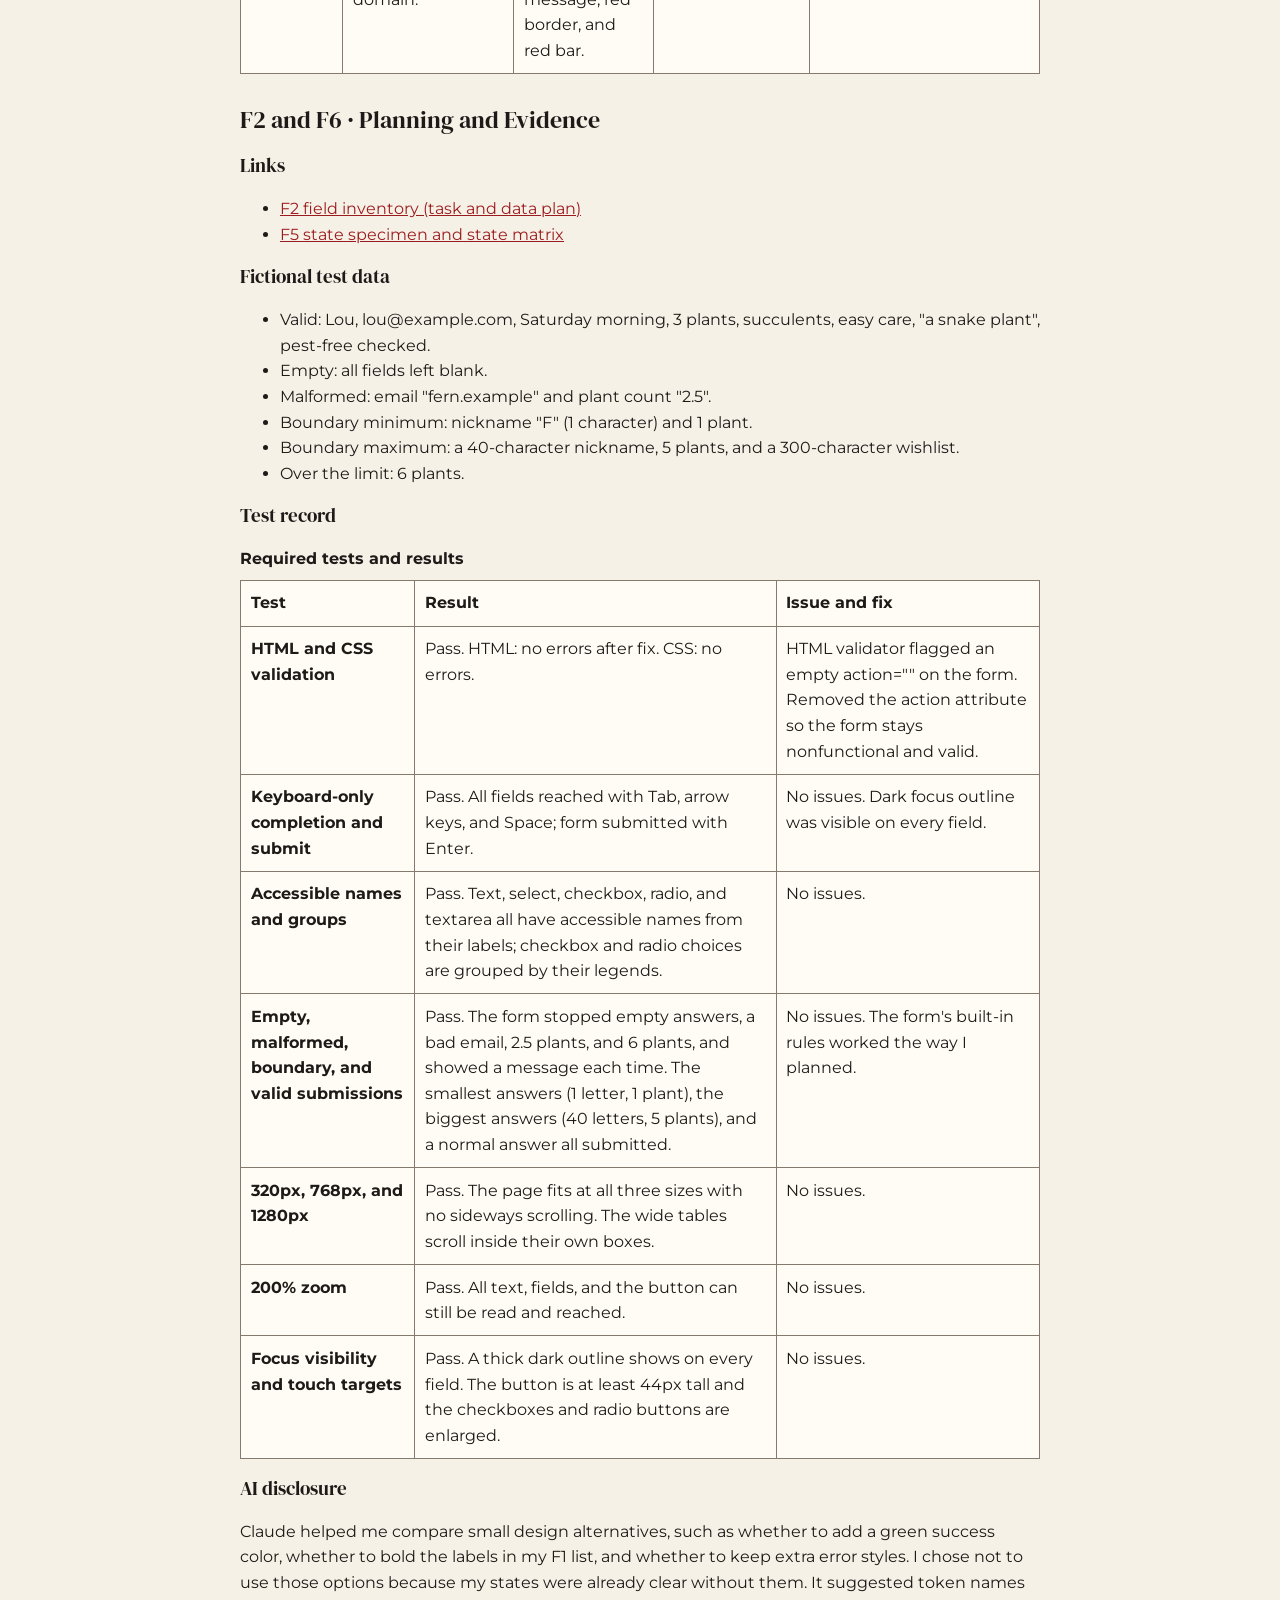
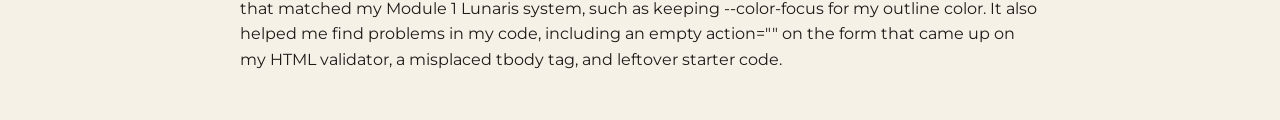
==== commit f8ef4f87: "Finalized the tests screenshots and index file" ====
--- a/index.html
+++ b/index.html
@@ -289,24 +289,34 @@
                         </tr>
                         <tr>
                             <th scope="row">320px, 768px, and 1280px</th>
-                            <td>Pass. The form is responsive and adapts to different screen sizes.</td>
+                            <td>Pass. The page fits at all three sizes with no sideways scrolling. The wide tables
+                                scroll inside their own boxes.</td>
+                            <td>No issues.</td>
                         </tr>
                         <tr>
                             <th scope="row">200% zoom</th>
-                            <td>To do</td>
-                            <td>To do</td>
+                            <td>Pass. All text, fields, and the button can still be read and reached.</td>
+                            <td>No issues.</td>
                         </tr>
                         <tr>
                             <th scope="row">Focus visibility and touch targets</th>
-                            <td>To do</td>
-                            <td>To do</td>
+                            <td>Pass. A thick dark outline shows on every field. The button is at least 44px tall and
+                                the checkboxes and radio buttons are enlarged.</td>
+                            <td>No issues.</td>
                         </tr>
                     </tbody>
                 </table>
             </div>
 
             <h3>AI disclosure</h3>
-            <p>To do.</p>
+            <p>Claude helped me compare small design alternatives, such as whether to add a green success color, whether
+                to bold the labels in my F1 list, and whether to keep extra error styles. I chose not to use those
+                options because my states were already clear without them. It suggested token names that matched my
+                Module 1 Lunaris system, such as keeping --color-focus for my outline color. It also helped me find
+                problems in my code, including an empty action="" on the form that came up on my HTML validator, a
+                misplaced tbody tag, and leftover
+                starter code.
+            </p>
         </section>
     </main>
 </body>
